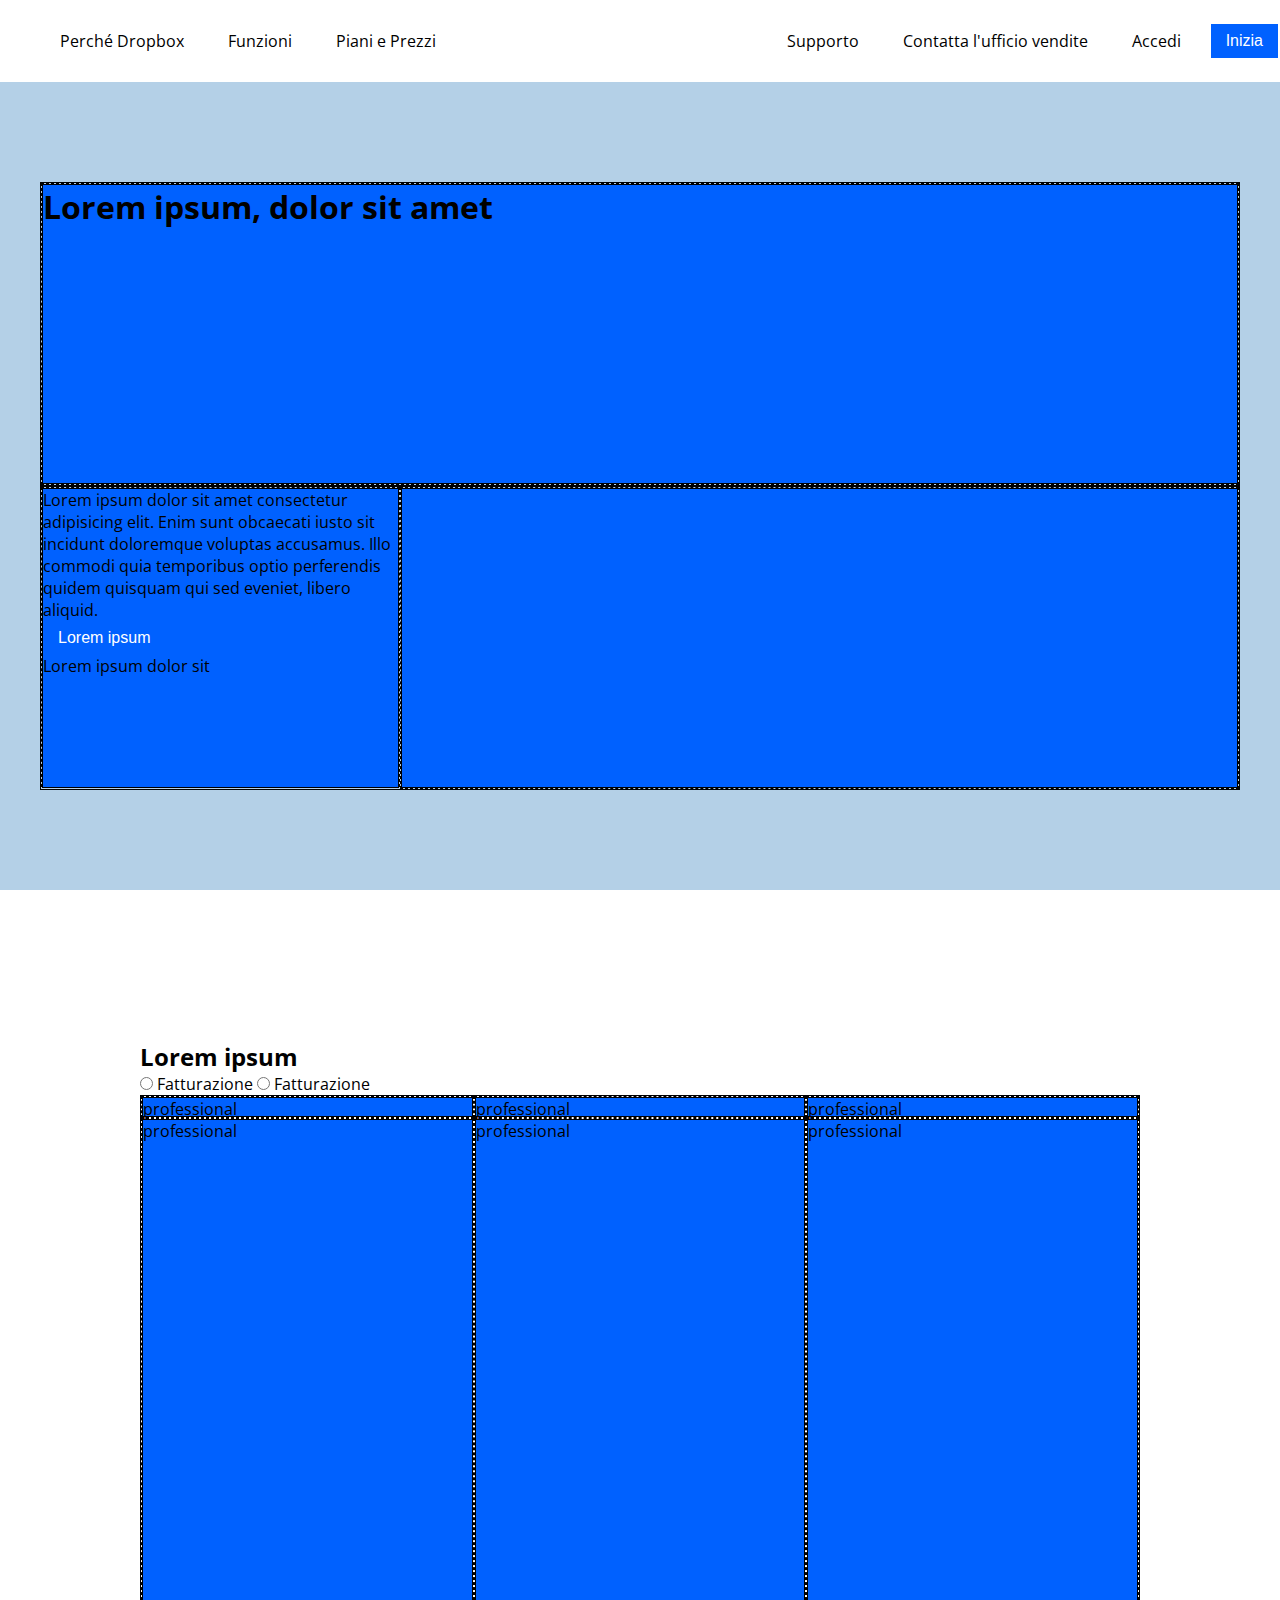
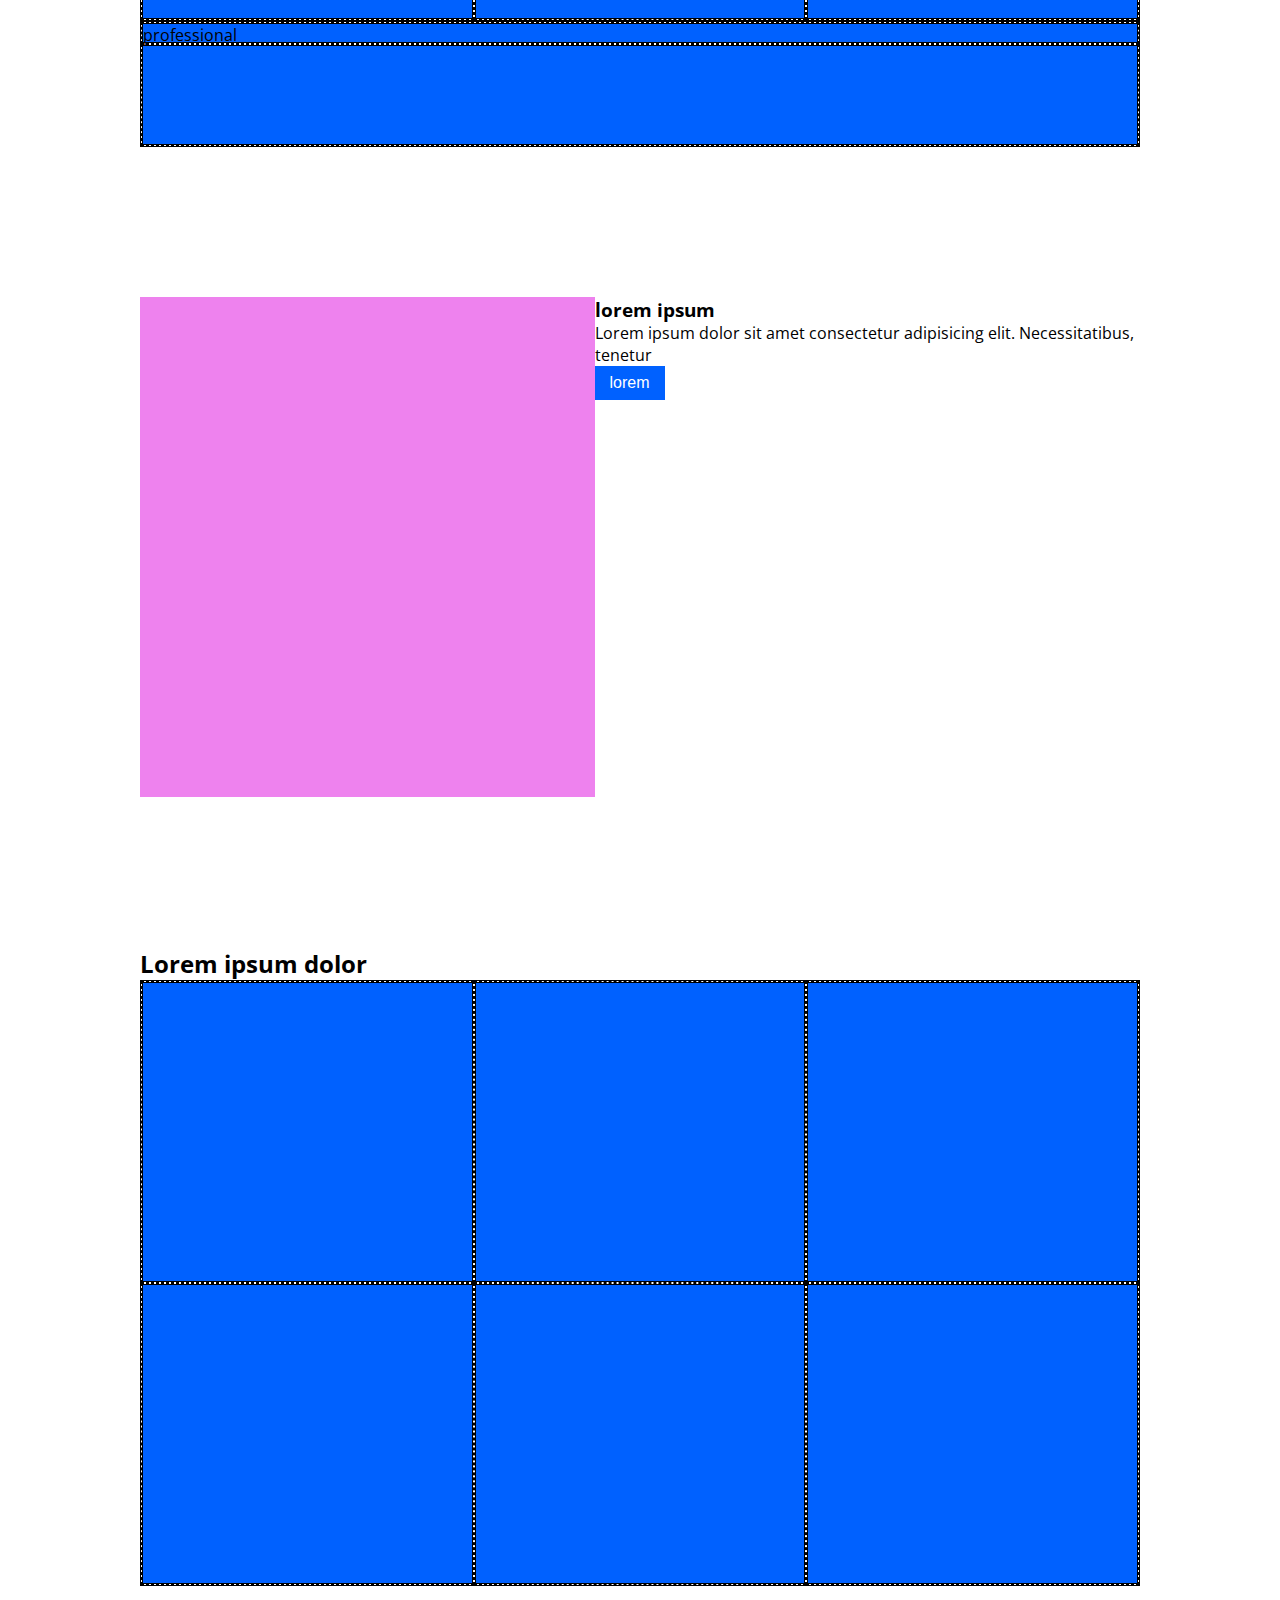
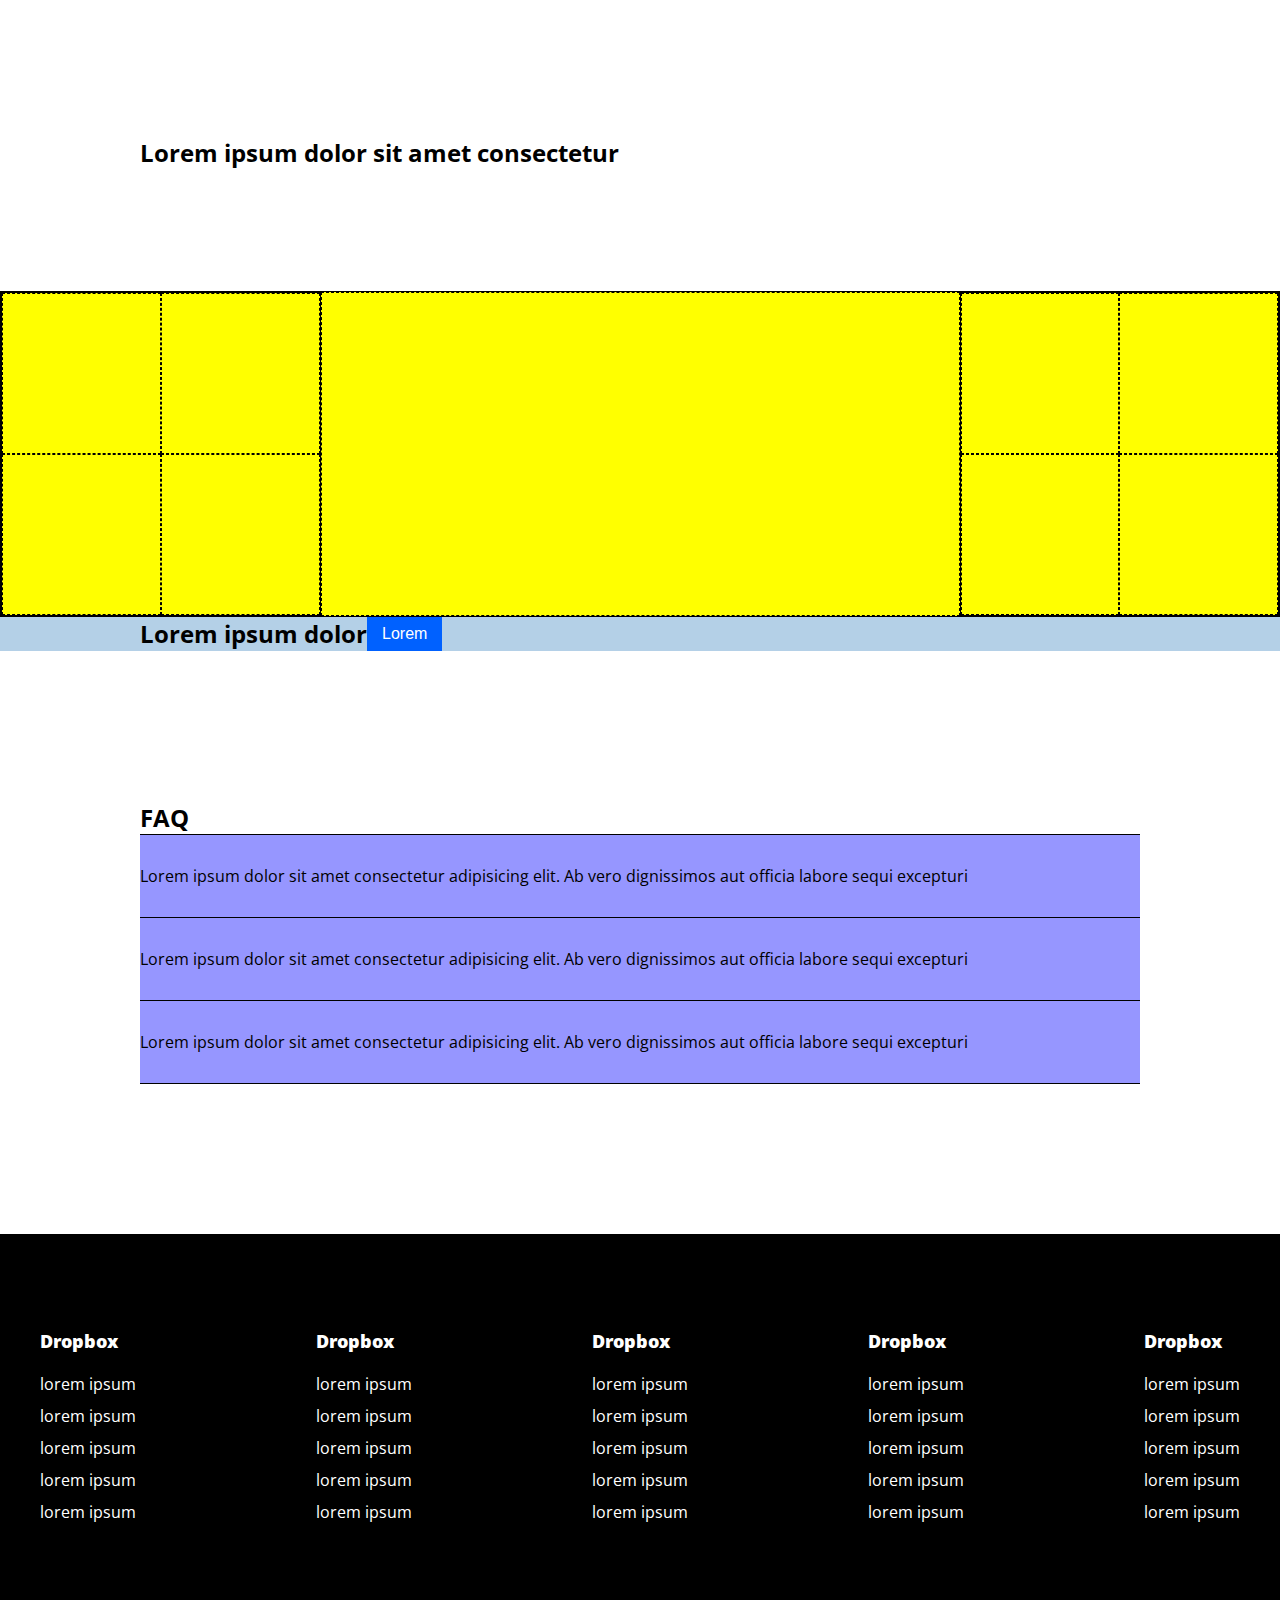
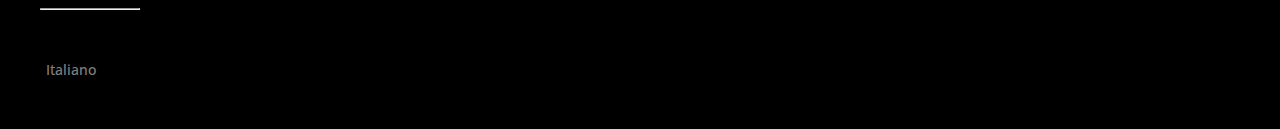
==== index.html @ cd03b6fc "[UPD] Footer layout added" ====
<!DOCTYPE html>
<html lang="en">

<head>
    <meta charset="UTF-8">
    <meta name="viewport" content="width=device-width, initial-scale=1.0">
    <link rel="preconnect" href="https://fonts.googleapis.com">
    <link rel="preconnect" href="https://fonts.gstatic.com" crossorigin>
    <link href="https://fonts.googleapis.com/css2?family=Open+Sans:ital,wght@0,300..800;1,300..800&display=swap"
        rel="stylesheet">
    <link rel="stylesheet" href="https://cdnjs.cloudflare.com/ajax/libs/font-awesome/6.5.2/css/all.min.css"
        integrity="sha512-SnH5WK+bZxgPHs44uWIX+LLJAJ9/2PkPKZ5QiAj6Ta86w+fsb2TkcmfRyVX3pBnMFcV7oQPJkl9QevSCWr3W6A=="
        crossorigin="anonymous" referrerpolicy="no-referrer" />
    <link rel="stylesheet" href="./css/style.css">
    <title>Dropbox</title>
</head>

<body>
    <!-- HEADER -->
    <header class="flex p-25 pr-2">
        <div class="header-col flex align-center">
            <img src="./img/logo-small.png" alt="" id="logo">
            <ul class="inline-block p-ul">
                <li>Perché Dropbox</li>
                <li>Funzioni</li>
                <li>Piani e Prezzi</li>
            </ul>
        </div>
        <div class="header-col flex justify-end align-center">
            <ul class="inline-block p-ul">
                <li>Supporto</li>
                <li>Contatta l'ufficio vendite</li>
                <li>Accedi</li>
            </ul>
            <button>Inizia</button>
        </div>
    </header>

    <!-- MAIN -->
    <main>
        <!-- Hero container -->
        <div class="bg-pastelblue py-100">
            <div class="container-lg">
                <div class="row">
                    <div class="col-100">
                        <div class="content-hero">
                            <h1>Lorem ipsum, dolor sit amet</h1>
                        </div>
                    </div>
                </div>
                <div class="row">
                    <div class="col-30">
                        <div class="content-hero">
                            <p>Lorem ipsum dolor sit amet consectetur adipisicing elit. Enim sunt obcaecati iusto sit
                                incidunt doloremque voluptas accusamus. Illo commodi quia temporibus optio perferendis
                                quidem quisquam qui sed eveniet, libero aliquid.</p>
                            <button>Lorem ipsum</button>
                            <p>Lorem ipsum dolor sit</p>
                            <i class="fa-solid fa-arrow-down"></i>
                        </div>
                    </div>
                    <div class="col-70">
                        <!-- Change div to img -->
                        <div class="content-hero"></div>
                    </div>
                </div>
            </div>
        </div>

        <!-- Business plane container -->
        <div class="container-sm py-150">
            <div class="plane-title">
                <h2>Lorem ipsum</h2>
                <input type="radio">
                <label for="#">Fatturazione</label>
                <input type="radio">
                <label for="#">Fatturazione</label>
            </div>
            <div class="row">
                <div class="col-33">
                    <div class="content-plane-title">
                        <div>professional</div>
                    </div>
                </div>
                <div class="col-33">
                    <div class="content-plane-title">
                        <div>professional</div>
                    </div>
                </div>
                <div class="col-33">
                    <div class="content-plane-title">
                        <div>professional</div>
                    </div>
                </div>
                <div class="col-33">
                    <div class="content">
                        <div>professional</div>
                    </div>
                </div>
                <div class="col-33">
                    <div class="content">
                        <div>professional</div>
                    </div>
                </div>
                <div class="col-33">
                    <div class="content">
                        <div>professional</div>
                    </div>
                </div>
            </div>
            <div class="row">
                <div class="col-100">
                    <div class="content-plane-title">
                        <div>professional</div>
                    </div>
                </div>
                <div class="col-100">
                    <div class="content-plane-info"></div>
                </div>
            </div>
        </div>

        <!-- "Find a partner" container -->
        <div class="container-sm flex">
            <!-- change div to the image -->
            <div class="placeholder"></div>
            <div class="partner-box">
                <h3>lorem ipsum</h3>
                <p>Lorem ipsum dolor sit amet consectetur adipisicing elit. Necessitatibus, tenetur</p>
                <button>lorem</button>
            </div>
        </div>

        <!-- Dropbox operations' container -->
        <div class="container-sm py-150">
            <h2>Lorem ipsum dolor</h2>
            <div class="row">
                <div class="col-33">
                    <div class="content-operations"></div>
                </div>
                <div class="col-33">
                    <div class="content-operations"></div>
                </div>
                <div class="col-33">
                    <div class="content-operations"></div>
                </div>
                <div class="col-33">
                    <div class="content-operations"></div>
                </div>
                <div class="col-33">
                    <div class="content-operations"></div>
                </div>
                <div class="col-33">
                    <div class="content-operations"></div>
                </div>
            </div>
        </div>

        <div class="container-sm">
            <h2>Lorem ipsum dolor sit amet consectetur</h2>
            <a href="#">Lorem ipsum</a>
        </div>

        <!-- Collab full container -->
        <div class="container-full pt-100">
            <div class="row">
                <div class="col-25">
                    <div class="row">
                        <div class="col-50 pt-half"></div>
                        <div class="col-50"></div>
                        <div class="col-50 pt-half"></div>
                        <div class="col-50"></div>
                    </div>
                </div>
                <div class="col-50"></div>
                <div class="col-25">
                    <div class="row">
                        <div class="col-50 pt-half"></div>
                        <div class="col-50"></div>
                        <div class="col-50 pt-half"></div>
                        <div class="col-50"></div>
                </div>
                </div>
            </div>
        </div>

        <!-- Free trial container -->
        <div class="bg-pastelblue">
            <div class="container-sm flex">
                <h2>Lorem ipsum dolor</h2>
                <button>Lorem</button>
            </div>
        </div>

        <!-- FAQ container -->
        <div class="container-sm py-150">
            <h2>FAQ</h2>
            <div class="faq-box">
                <div class="faq py-30 flex space-between">Lorem ipsum dolor sit amet consectetur adipisicing elit. Ab vero dignissimos aut officia labore sequi excepturi
                    <i class="fa-solid fa-angle-down"></i>
                </div>
                <div class="faq py-30 flex space-between">Lorem ipsum dolor sit amet consectetur adipisicing elit. Ab vero dignissimos aut officia labore sequi excepturi
                    <i class="fa-solid fa-angle-down"></i>
                </div>
                <div class="faq py-30 flex space-between">Lorem ipsum dolor sit amet consectetur adipisicing elit. Ab vero dignissimos aut officia labore sequi excepturi
                    <i class="fa-solid fa-angle-down"></i>
                </div>
            </div>
        </div>
    </main>

    <!-- FOOTER -->
    <footer>
        <div class="container-lg">
            <div class="list-box py-80 flex space-between">
                <ul class="footer-list">
                    <li><a href="#">Dropbox</a></li>
                    <li><a href="#">lorem ipsum</a></li>
                    <li><a href="#">lorem ipsum</a></li>
                    <li><a href="#">lorem ipsum</a></li>
                    <li><a href="#">lorem ipsum</a></li>
                    <li><a href="#">lorem ipsum</a></li>
                </ul>
                <ul class="footer-list">
                    <li><a href="#">Dropbox</a></li>
                    <li><a href="#">lorem ipsum</a></li>
                    <li><a href="#">lorem ipsum</a></li>
                    <li><a href="#">lorem ipsum</a></li>
                    <li><a href="#">lorem ipsum</a></li>
                    <li><a href="#">lorem ipsum</a></li>
                </ul>
                <ul class="footer-list">
                    <li><a href="#">Dropbox</a></li>
                    <li><a href="#">lorem ipsum</a></li>
                    <li><a href="#">lorem ipsum</a></li>
                    <li><a href="#">lorem ipsum</a></li>
                    <li><a href="#">lorem ipsum</a></li>
                    <li><a href="#">lorem ipsum</a></li>
                </ul>
                <ul class="footer-list">
                    <li><a href="#">Dropbox</a></li>
                    <li><a href="#">lorem ipsum</a></li>
                    <li><a href="#">lorem ipsum</a></li>
                    <li><a href="#">lorem ipsum</a></li>
                    <li><a href="#">lorem ipsum</a></li>
                    <li><a href="#">lorem ipsum</a></li>
                </ul>
                <ul class="footer-list">
                    <li><a href="#">Dropbox</a></li>
                    <li><a href="#">lorem ipsum</a></li>
                    <li><a href="#">lorem ipsum</a></li>
                    <li><a href="#">lorem ipsum</a></li>
                    <li><a href="#">lorem ipsum</a></li>
                    <li><a href="#">lorem ipsum</a></li>
                </ul>
            </div>
            <hr>
            <div class="lang flex align-center">
                <i class="fa-solid fa-earth-americas"></i>
                <h5>Italiano</h5>
                <i class="fa-solid fa-caret-up"></i>
            </div>
        </div>
    </footer>

</body>

</html>
---- css/style.css ----
/* GENERAL SETTINGS */
* {
    margin: 0;
    padding: 0;
    box-sizing: border-box;
}

:root {
    --dropbox-blue: #0061FF;
    --pastel-blue: #B4D0E7;
}

body {
    font-family: "Open Sans", sans-serif;
}

/* colored block: to take out later */
header {
    background-color: #fff;
    max-width: 100%;
}

footer {
    background-color: #000;
    color: #fff;
}

/* Display */
.flex {
    display: flex;
}

.align-center {
    align-items: center;
}

.justify-end {
    justify-content: flex-end;
}

.space-between {
    justify-content: space-between;
}

.inline-block li {
    display: inline-block;
}

.row {
    display: flex;
    flex-wrap: wrap;
    /* to take out later */
    border: 1px black solid;
}

/* LAYOUT */
.container-lg {
    width: 1200px;
    margin: 0 auto;
}

.container-sm {
    width: 1000px;
    margin: 0 auto;
}

.container-full {
    width: 100%;
    margin: 0 auto;
}

.col-25 {
    width: 25%;
}

.col-30 {
    width: 30%;
    /* to take out later */
    height: 300px;
    border: 1px dashed black;
}

.col-33 {
    width: calc(100% / 3);
    /* to take out later */
    border: 1px dashed black;
}

.col-50 {
    width: 50%;
    /* to take out later */
    border: 1px dashed black;
    background-color: yellow;
}

.col-70 {
    width: 70%;
    /* to take out later */
    border: 1px dashed black;
}

.col-100 {
    width: 100%;
    /* to take out later */
    border: 1px dashed black;
}

/* UTILITIES */
.p-ul {
    padding: 10px 10px 10px 20px;
}

.p-25 {
    padding: 20px;
}

.py-30 {
    padding: 30px 0;
}

.py-80 {
    padding: 80px 0;
}

.py-100 {
    padding: 100px 0;
}

.py-150 {
    padding: 150px 0;
}

.pt-half {
    padding-top: 50%;
}

.pt-100 {
    padding-top: 100px;
}

.pr-2 {
    padding-right: 2px;
}

/* STYLES */
/* Bg area */
.bg-pastelblue {
    background-color: var(--pastel-blue);
}

/* Other styles */
.header-col {
    width: 50%;
}

header li {
    list-style-type: none;
    margin: 0 20px;
}

button {
    background-color: var(--dropbox-blue);
    border: none;
    padding: 8px 15px;
    font-size: 16px;
    color: #fff;
}

.content-hero {
    /* to take out later */
    border: 1px solid black;
    background-color: #0061FF;
    height: 300px;
}

.content {
    /* to take out later */
    border: 1px solid black;
    background-color: #0061FF;
    height: 500px;
}

.content-plane-title {
    /* to take out later */
    border: 1px solid black;
    background-color: #0061FF;
    height: 20px;
}

.content-plane-info {
    /* to take out later */
    border: 1px solid black;
    background-color: #0061FF;
    height: 100px;
}

.content-operations {
    /* to take out later */
    border: 1px solid black;
    background-color: #0061FF;
    height: 300px;
}

/* to take out after */
.placeholder {
    width: 500px;
    height: 500px;
    background-color: violet;
}

.faq {
    background-color: rgba(0, 0, 255, 0.413);
    border-top: 1px solid black;
}

.faq-box:last-child {
    border-bottom: 1px solid black;
}

.faq-box i {
    padding-right: 30px;
}

.footer-list {
    list-style-type: none;
}

.footer-list>li {
    padding: 5px 0;
}

.footer-list>li:first-child {
    font-weight: 900;
    font-size: 18px;
    padding: 15px 0;
}

a {
    text-decoration: none;
    color: #fff;
}

.lang {
    padding: 50px 0
}

.lang>* {
    padding-right: 6px;
    font-size: 14px;
    color: gray;
}

h5 {
    font-weight: 500;
}

.container-lg>hr {
    width: 100px;
}
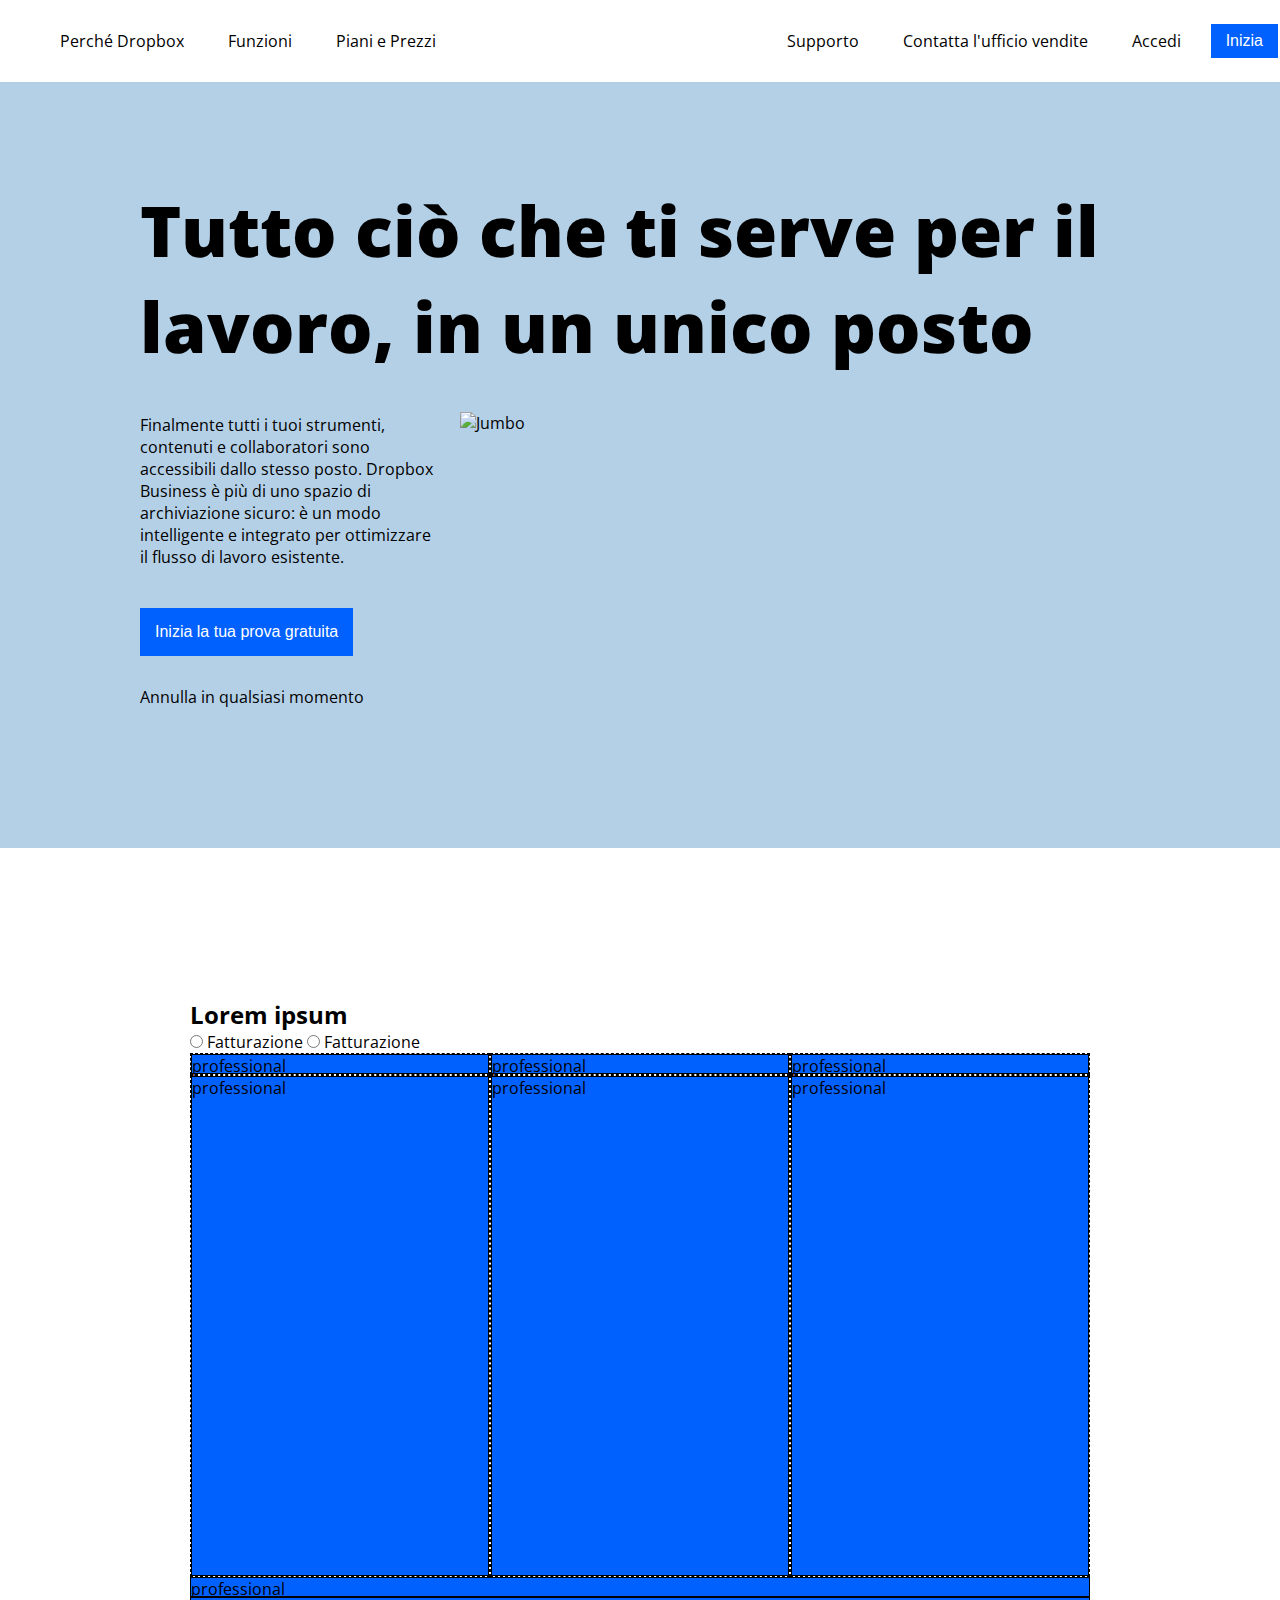
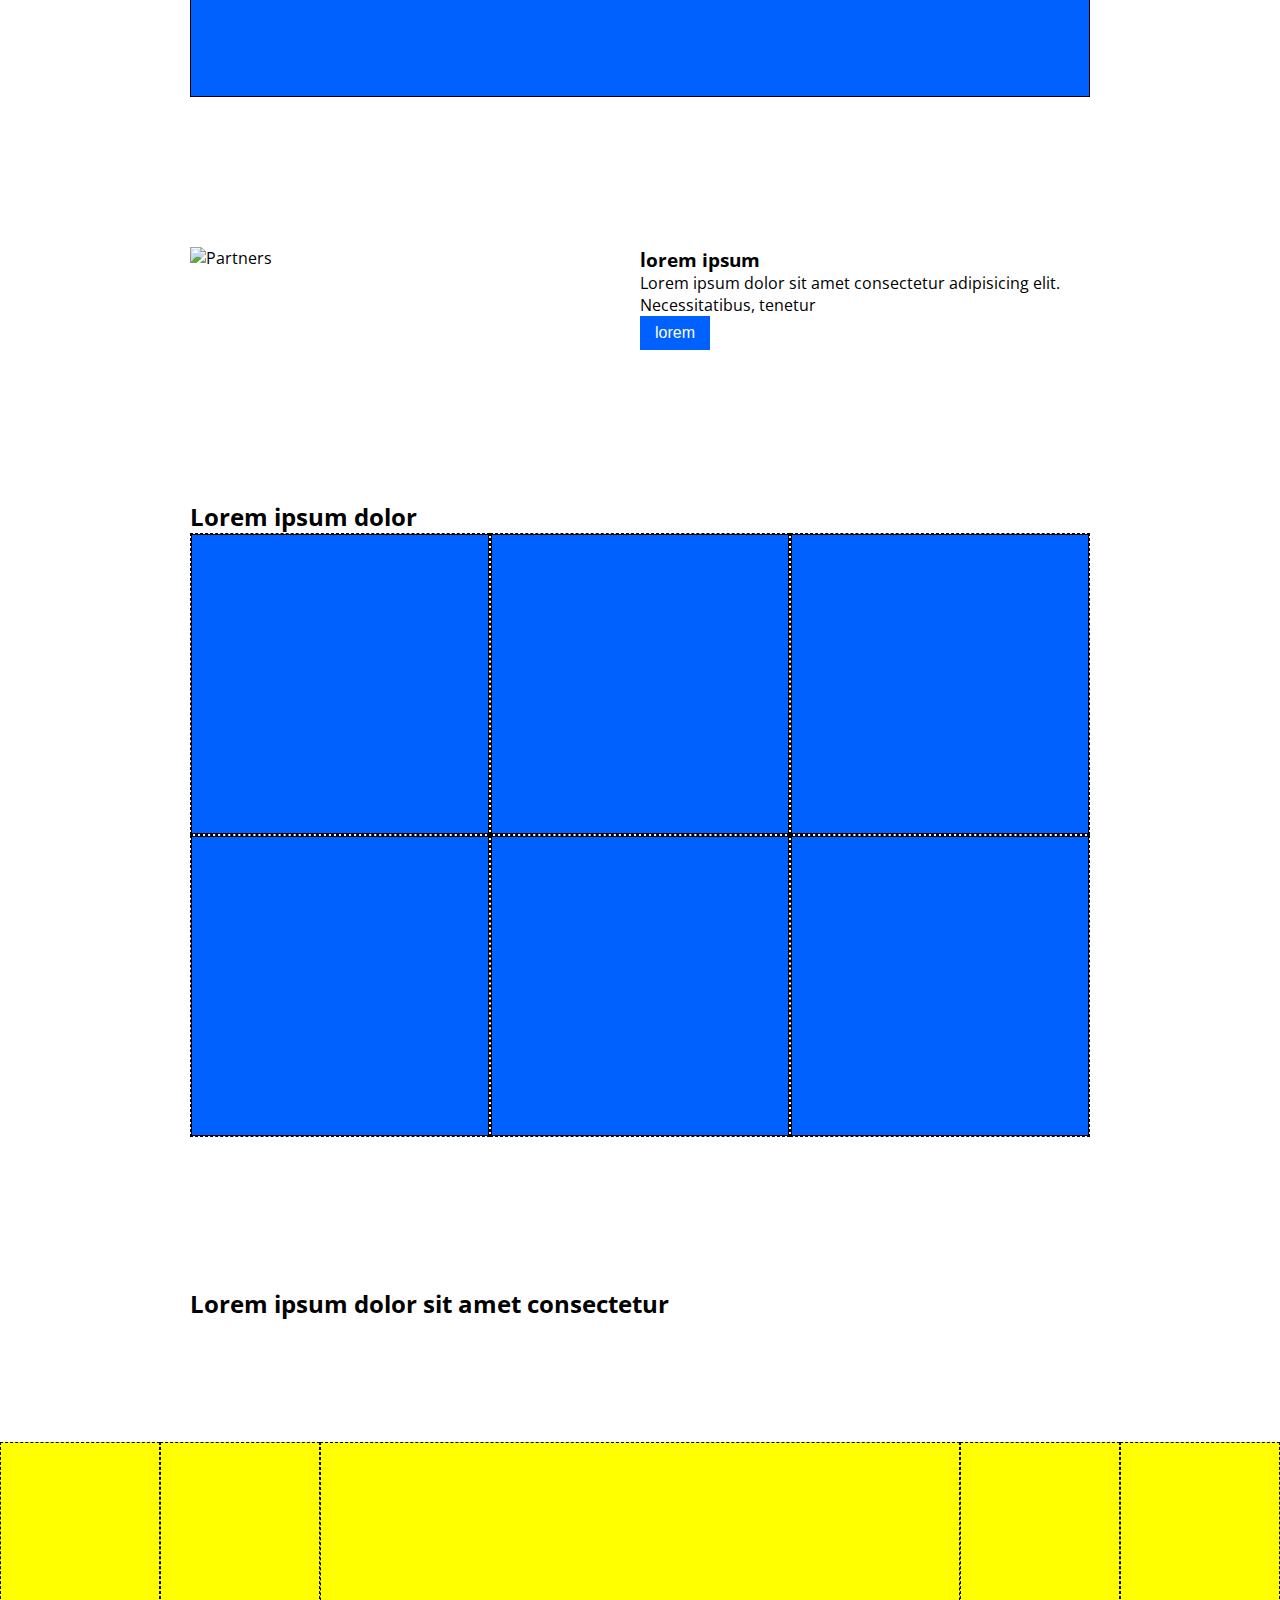
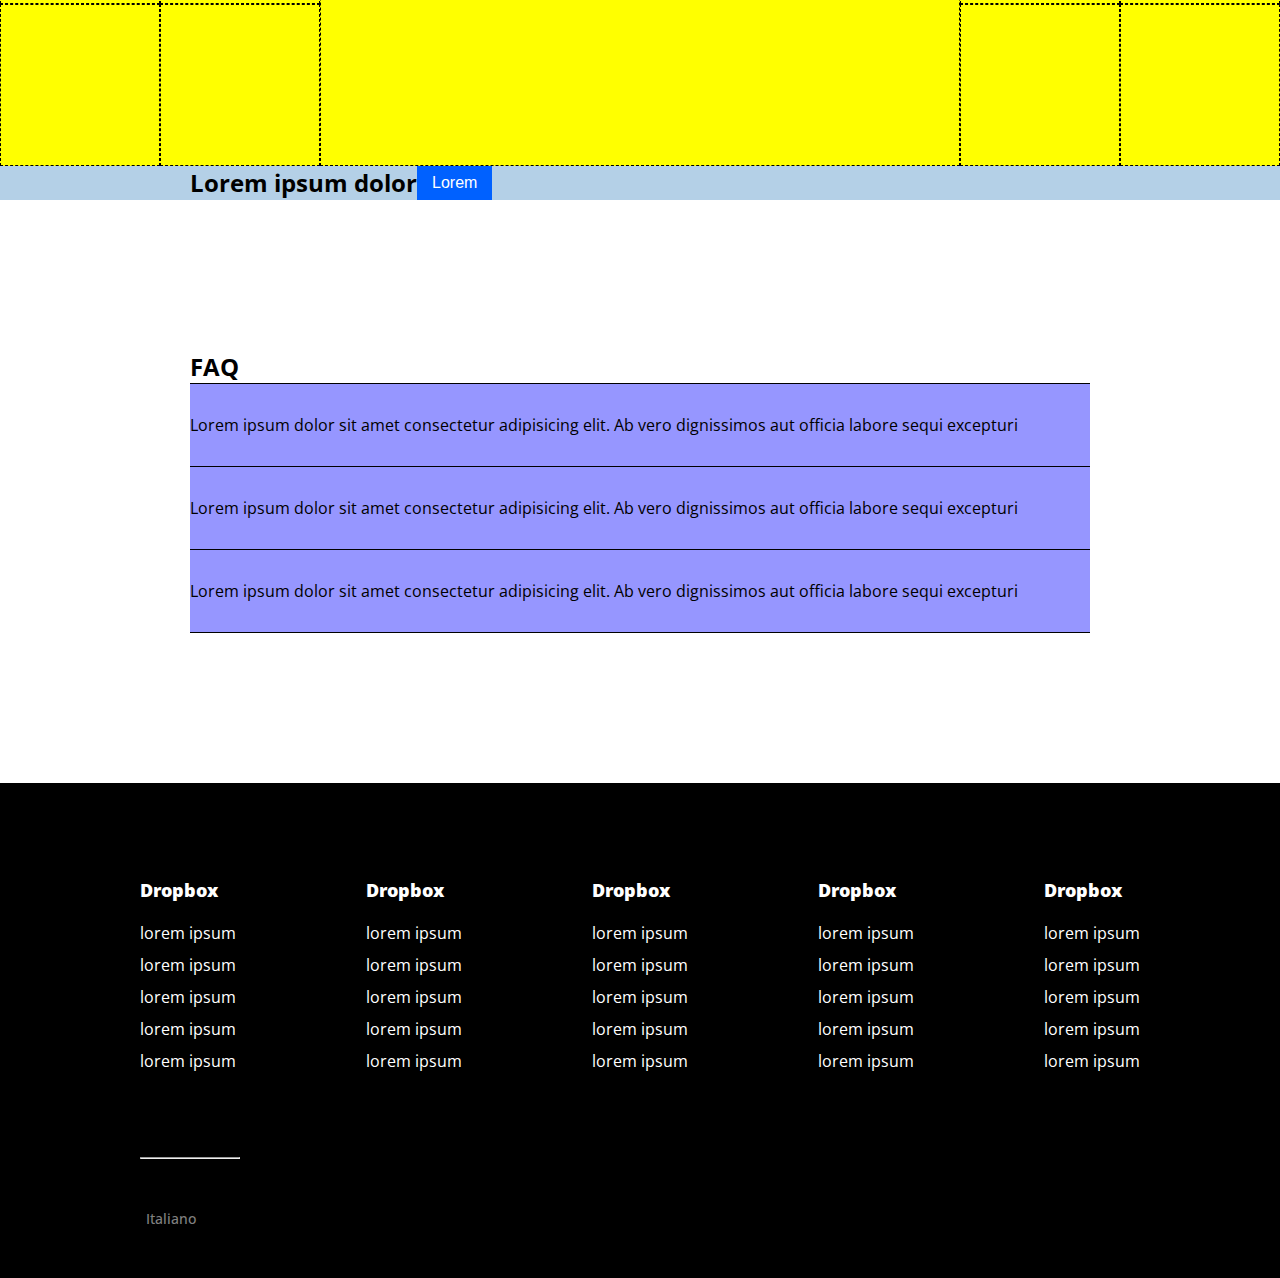
==== commit a4b12548: "[UPD] Jumbo section's style applied" ====
--- a/index.html
+++ b/index.html
@@ -40,28 +40,25 @@
     <main>
         <!-- Hero container -->
         <div class="bg-pastelblue py-100">
-            <div class="container-lg">
+            <div class="container-lg relative">
                 <div class="row">
                     <div class="col-100">
                         <div class="content-hero">
-                            <h1>Lorem ipsum, dolor sit amet</h1>
+                            <h1>Tutto ciò che ti serve per il lavoro, in un unico posto</h1>
                         </div>
                     </div>
                 </div>
                 <div class="row">
                     <div class="col-30">
-                        <div class="content-hero">
-                            <p>Lorem ipsum dolor sit amet consectetur adipisicing elit. Enim sunt obcaecati iusto sit
-                                incidunt doloremque voluptas accusamus. Illo commodi quia temporibus optio perferendis
-                                quidem quisquam qui sed eveniet, libero aliquid.</p>
-                            <button>Lorem ipsum</button>
-                            <p>Lorem ipsum dolor sit</p>
-                            <i class="fa-solid fa-arrow-down"></i>
+                        <div class="content-hero my-40">
+                            <p>Finalmente tutti i tuoi strumenti, contenuti e collaboratori sono accessibili dallo stesso posto. Dropbox Business è più di uno spazio di archiviazione sicuro: è un modo intelligente e integrato per ottimizzare il flusso di lavoro esistente.</p>
+                            <button class="mt-40 mb-30 p-15">Inizia la tua prova gratuita</button>
+                            <p>Annulla in qualsiasi momento</p>
+                            <i class="fa-solid fa-arrow-down absolute"></i>
                         </div>
                     </div>
                     <div class="col-70">
-                        <!-- Change div to img -->
-                        <div class="content-hero"></div>
+                        <img class="jumbo-img absolute" src="./img/jumbo.png" alt="Jumbo">
                     </div>
                 </div>
             </div>
@@ -122,8 +119,7 @@
 
         <!-- "Find a partner" container -->
         <div class="container-sm flex">
-            <!-- change div to the image -->
-            <div class="placeholder"></div>
+            <img class="partners" src="./img/partner.png" alt="Partners">
             <div class="partner-box">
                 <h3>lorem ipsum</h3>
                 <p>Lorem ipsum dolor sit amet consectetur adipisicing elit. Necessitatibus, tenetur</p>
--- a/css/style.css
+++ b/css/style.css
@@ -14,7 +14,6 @@
     font-family: "Open Sans", sans-serif;
 }
 
-/* colored block: to take out later */
 header {
     background-color: #fff;
     max-width: 100%;
@@ -49,18 +48,23 @@
 .row {
     display: flex;
     flex-wrap: wrap;
-    /* to take out later */
-    border: 1px black solid;
-}
-
+}
+
+.relative {
+    position: relative;
+}
+
+.absolute {
+    position: absolute;
+}
 /* LAYOUT */
 .container-lg {
-    width: 1200px;
+    width: 1000px;
     margin: 0 auto;
 }
 
 .container-sm {
-    width: 1000px;
+    width: 900px;
     margin: 0 auto;
 }
 
@@ -73,17 +77,14 @@
     width: 25%;
 }
 
+.col-33 {
+    width: calc(100% / 3);
+    /* to take out later */
+    border: 1px dashed black;
+}
+
 .col-30 {
     width: 30%;
-    /* to take out later */
-    height: 300px;
-    border: 1px dashed black;
-}
-
-.col-33 {
-    width: calc(100% / 3);
-    /* to take out later */
-    border: 1px dashed black;
 }
 
 .col-50 {
@@ -95,19 +96,31 @@
 
 .col-70 {
     width: 70%;
-    /* to take out later */
-    border: 1px dashed black;
 }
 
 .col-100 {
     width: 100%;
-    /* to take out later */
-    border: 1px dashed black;
 }
 
 /* UTILITIES */
+.my-40 {
+    margin: 40px 0;
+}
+
+.mt-40 {
+    margin-top: 40px;
+}
+
+.mb-30 {
+    margin-bottom: 30px;
+}
+
 .p-ul {
     padding: 10px 10px 10px 20px;
+}
+
+.p-15 {
+    padding: 15px;
 }
 
 .p-25 {
@@ -166,46 +179,53 @@
     color: #fff;
 }
 
-.content-hero {
+h1 {
+    font-size: 70px;
+    font-weight: 900;
+}
+
+.jumbo-img {
+    width: 950px;
+    top: 230px;
+    left: 320px
+}
+
+.content-hero>i {
+    font-size: 50px;
+    top: 600px;
+    right: 965px;
+}
+
+.content {
+    /* to take out later */
+    border: 1px solid black;
+    background-color: #0061FF;
+    height: 500px;
+}
+
+.content-plane-title {
+    /* to take out later */
+    border: 1px solid black;
+    background-color: #0061FF;
+    height: 20px;
+}
+
+.content-plane-info {
+    /* to take out later */
+    border: 1px solid black;
+    background-color: #0061FF;
+    height: 100px;
+}
+
+.content-operations {
     /* to take out later */
     border: 1px solid black;
     background-color: #0061FF;
     height: 300px;
 }
 
-.content {
-    /* to take out later */
-    border: 1px solid black;
-    background-color: #0061FF;
-    height: 500px;
-}
-
-.content-plane-title {
-    /* to take out later */
-    border: 1px solid black;
-    background-color: #0061FF;
-    height: 20px;
-}
-
-.content-plane-info {
-    /* to take out later */
-    border: 1px solid black;
-    background-color: #0061FF;
-    height: 100px;
-}
-
-.content-operations {
-    /* to take out later */
-    border: 1px solid black;
-    background-color: #0061FF;
-    height: 300px;
-}
-
-/* to take out after */
-.placeholder {
-    width: 500px;
-    height: 500px;
-    background-color: violet;
+.partners {
+    width: 600px;
 }
 
 .faq {
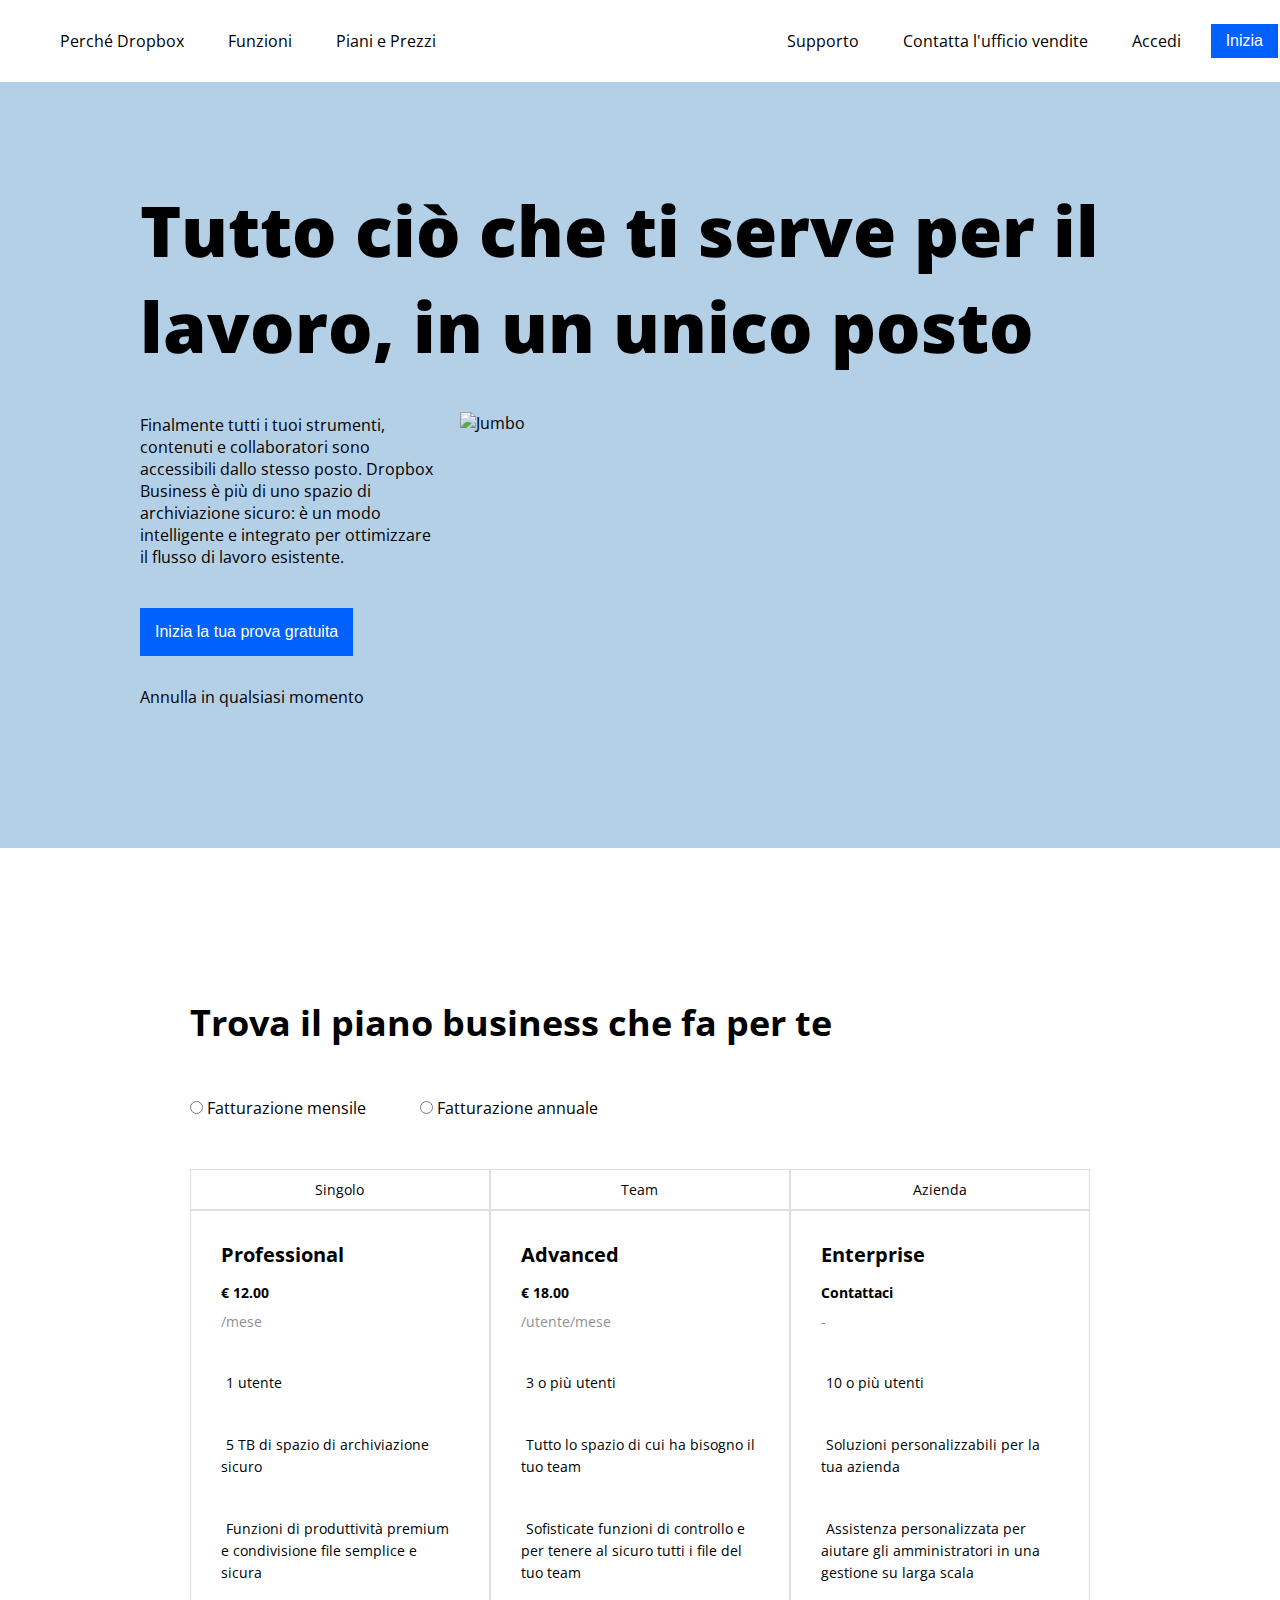
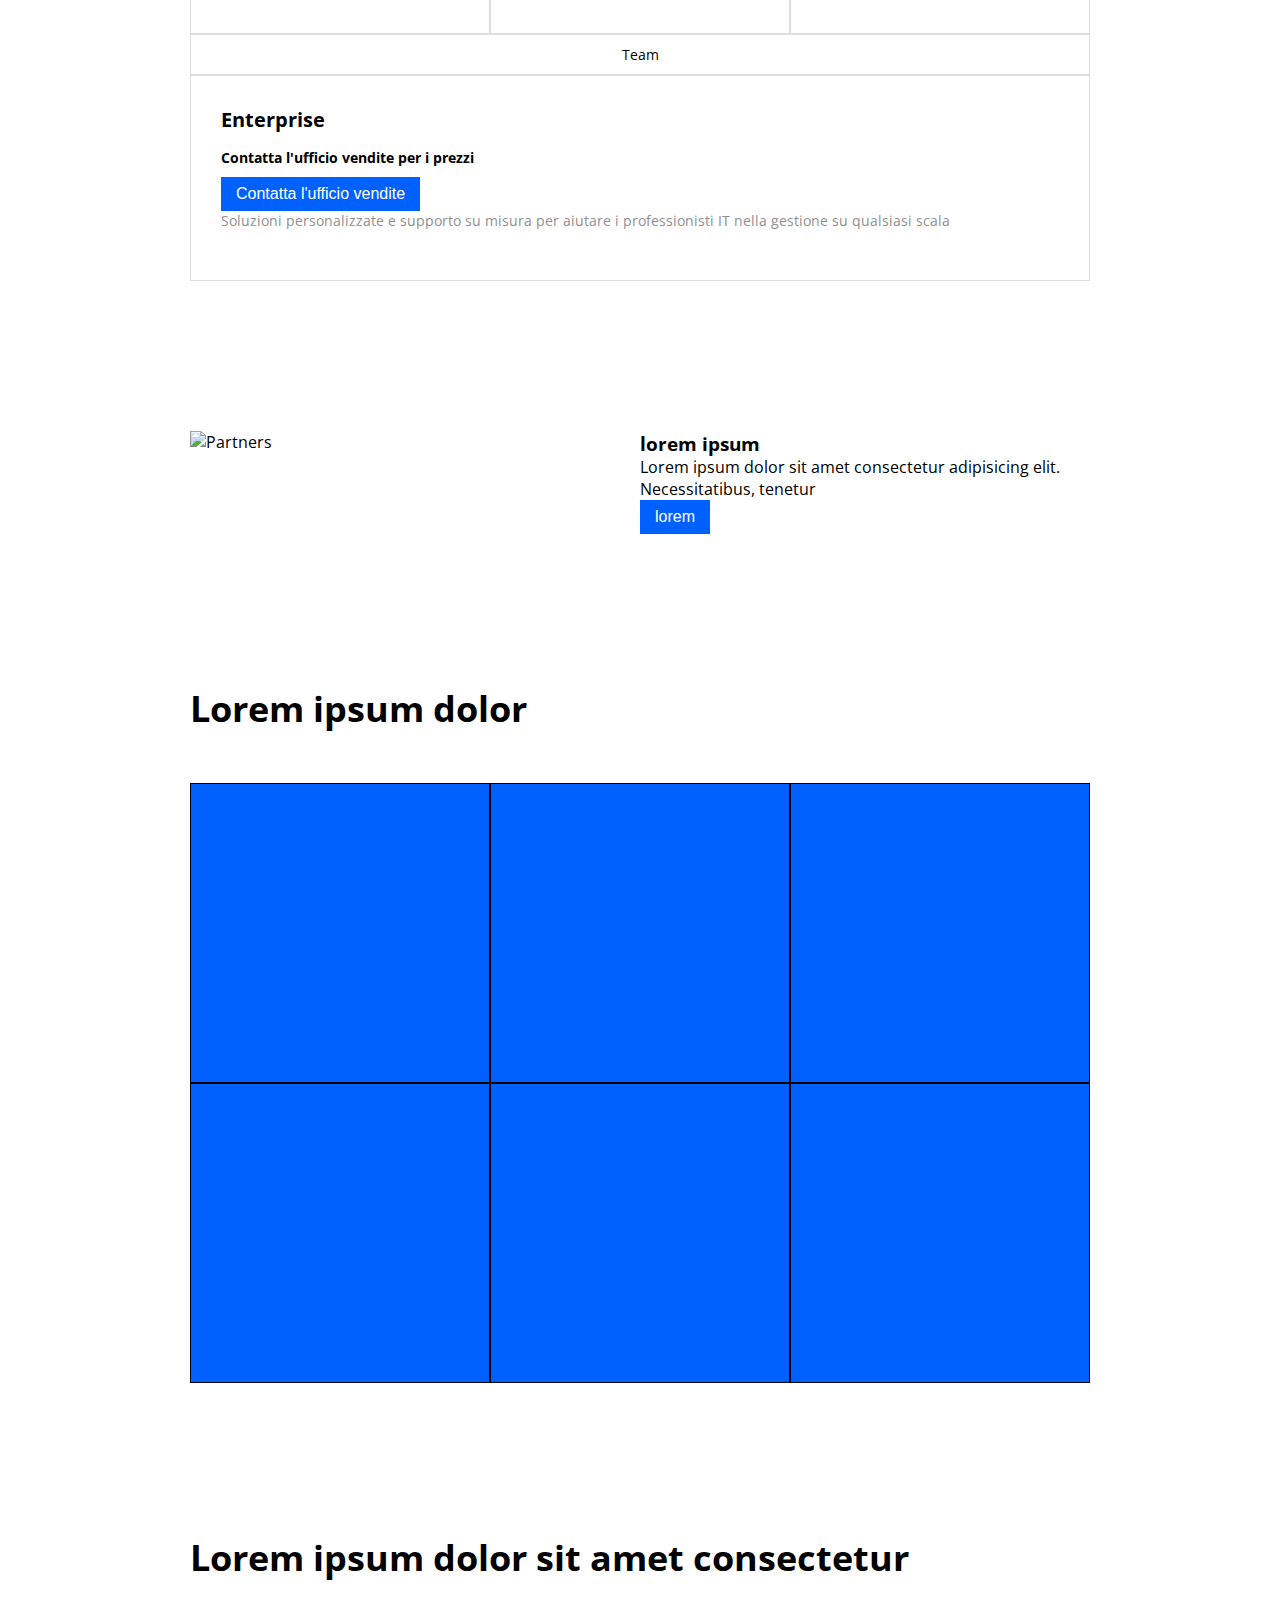
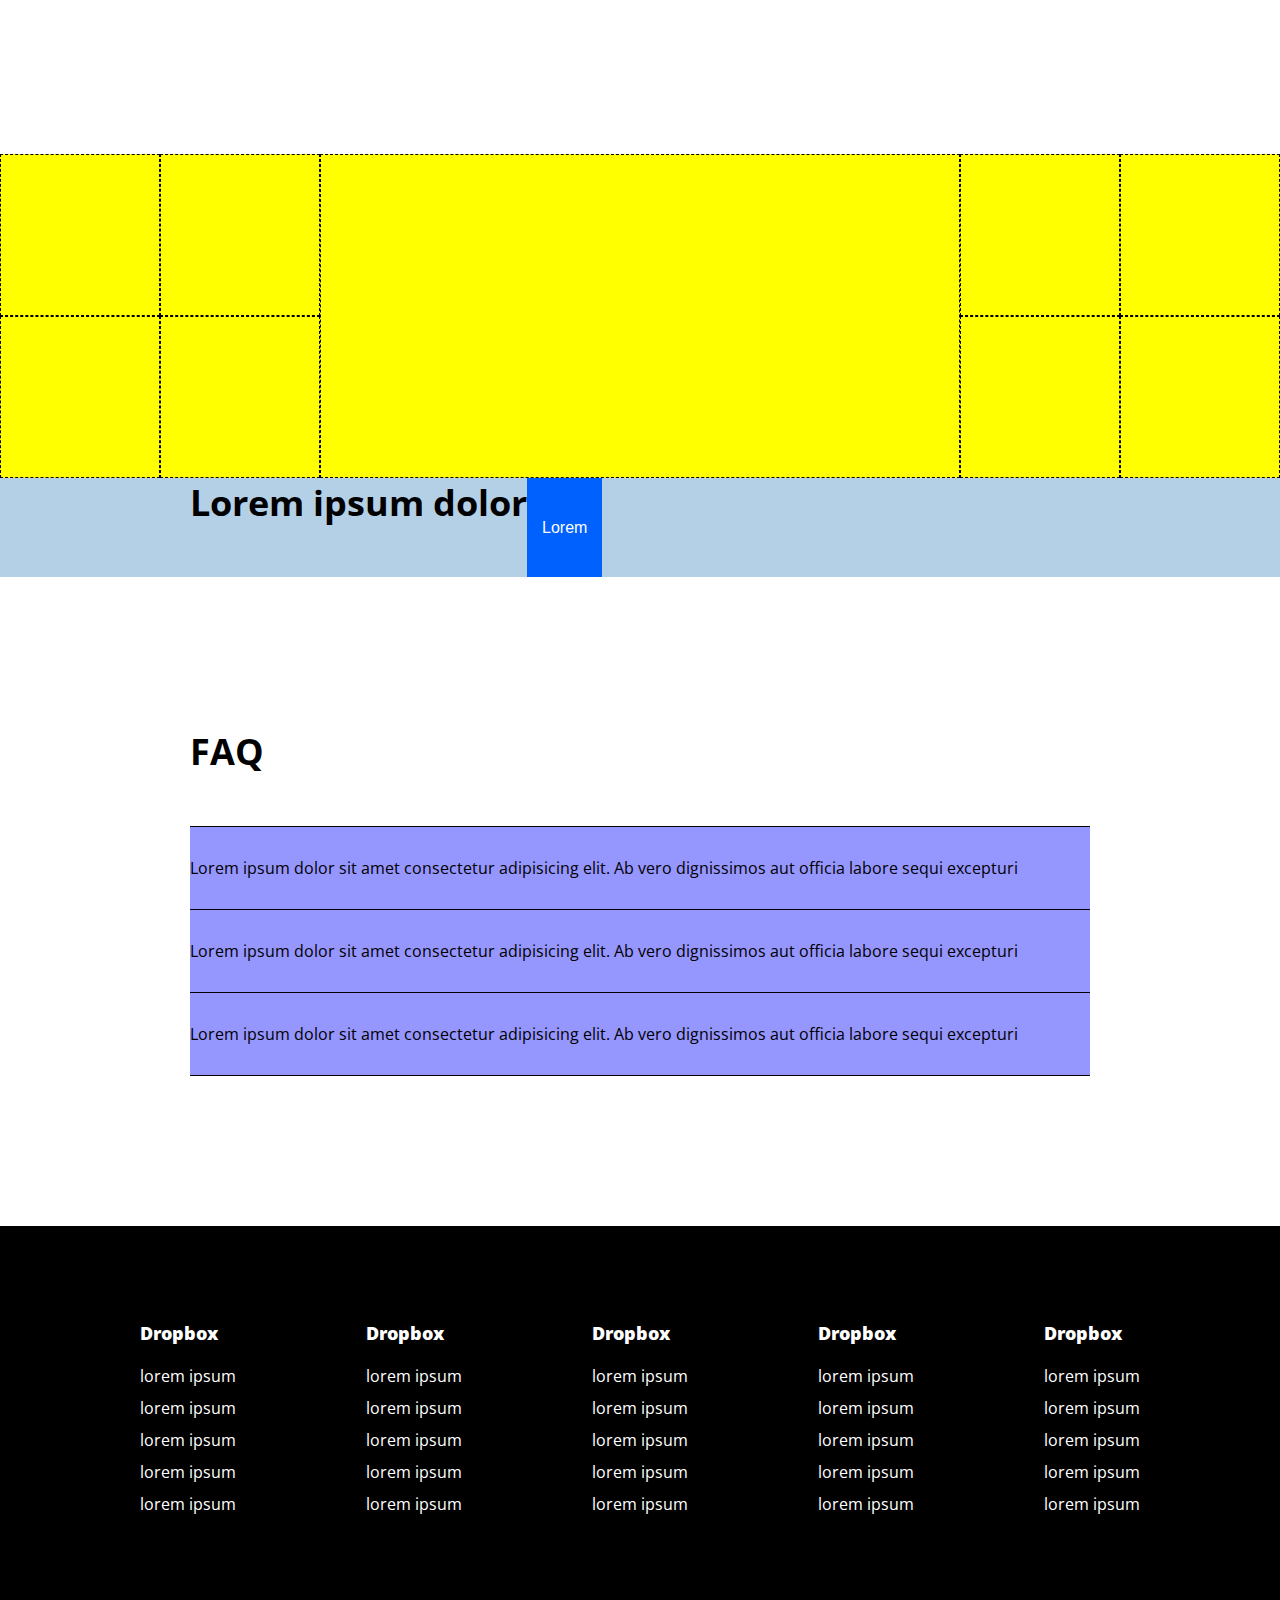
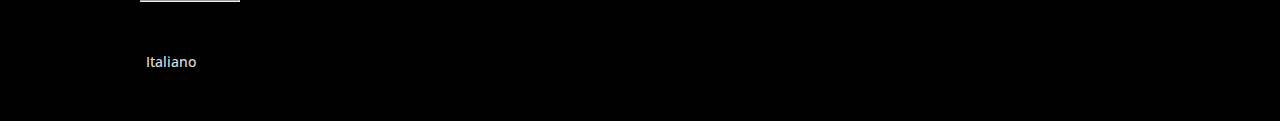
==== commit 0f645f74: "[UPD] First style work on business plane section" ====
--- a/index.html
+++ b/index.html
@@ -66,53 +66,80 @@
 
         <!-- Business plane container -->
         <div class="container-sm py-150">
-            <div class="plane-title">
-                <h2>Lorem ipsum</h2>
+            <div class="mb-50">
+                <h2>Trova il piano business che fa per te</h2>
                 <input type="radio">
-                <label for="#">Fatturazione</label>
+                <label class="pr-50" for="#">Fatturazione mensile</label>
                 <input type="radio">
-                <label for="#">Fatturazione</label>
-            </div>
-            <div class="row">
-                <div class="col-33">
-                    <div class="content-plane-title">
-                        <div>professional</div>
-                    </div>
-                </div>
-                <div class="col-33">
-                    <div class="content-plane-title">
-                        <div>professional</div>
-                    </div>
-                </div>
-                <div class="col-33">
-                    <div class="content-plane-title">
-                        <div>professional</div>
-                    </div>
-                </div>
-                <div class="col-33">
+                <label class="pr-50" for="#">Fatturazione annuale</label>
+            </div>
+            <div class="row">
+                <div class="col-33">
+                    <div class="content-plane-title flex justify-center align-center">
+                        <i class="fa-solid fa-user"></i>
+                        <div>Singolo</div>
+                    </div>
+                </div>
+                <div class="col-33">
+                    <div class="content-plane-title flex justify-center align-center">
+                        <i class="fa-solid fa-users"></i>
+                        <div>Team</div>
+                    </div>
+                </div>
+                <div class="col-33">
+                    <div class="content-plane-title flex justify-center align-center">
+                        <i class="fa-solid fa-building"></i>
+                        <div>Azienda</div>
+                    </div>
+                </div>
+                <div class="col-33">
+                    <div class="content flex flex-col">
+                        <h3>Professional</h3>
+                        <h5>&euro; 12.00</h5>
+                        <p>/mese</p>
+                        <!--  -->
+                        <div class="py-20"><i class="fa-solid fa-user"></i><span>1 utente</span></div>
+                        <div class="py-20"><i class="fa-solid fa-folder"></i><span>5 TB di spazio di archiviazione sicuro</span></div>
+                        <div class="py-20"><i class="fa-solid fa-share-nodes"></i><span>Funzioni di produttività premium e condivisione file semplice e sicura</span></div>
+                    </div>
+                </div>
+                <div class="col-33">
+                    <div class="content flex flex-col">
+                        <h3>Advanced</h3>
+                        <h5>&euro; 18.00</h5>
+                        <p>/utente/mese</p>
+                        <!--  -->
+                        <div class="py-20"><i class="fa-solid fa-users"></i><span>3 o più utenti</span></div>
+                        <div class="py-20"><i class="fa-solid fa-folder"></i><span>Tutto lo spazio di cui ha bisogno il tuo team</span></div>
+                        <div class="py-20"><i class="fa-solid fa-share-nodes"></i><span>Sofisticate funzioni di controllo e per tenere al sicuro tutti i file del tuo team</span></div>
+                    </div>
+                </div>
+                <div class="col-33">
+                    <div class="content flex flex-col">
+                        <h3>Enterprise</h3>
+                        <h5>Contattaci</h5>
+                        <p>-</p>
+                        <!--  -->
+                        <div class="py-20"><i class="fa-solid fa-user"></i><span>10 o più utenti</span></div>
+                        <div class="py-20"><i class="fa-solid fa-folder"></i><span>Soluzioni personalizzabili per la tua azienda</span></div>
+                        <div class="py-20"><i class="fa-solid fa-share-nodes"></i><span>Assistenza personalizzata per aiutare gli amministratori in una gestione su larga scala</span></div>
+                    </div>
+                </div>
+            </div>
+            <div class="row">
+                <div class="col-100">
+                    <div class="content-plane-title flex justify-center align-center">
+                        <i class="fa-solid fa-building"></i>
+                        <div>Team</div>
+                    </div>
+                </div>
+                <div class="col-100">
                     <div class="content">
-                        <div>professional</div>
-                    </div>
-                </div>
-                <div class="col-33">
-                    <div class="content">
-                        <div>professional</div>
-                    </div>
-                </div>
-                <div class="col-33">
-                    <div class="content">
-                        <div>professional</div>
-                    </div>
-                </div>
-            </div>
-            <div class="row">
-                <div class="col-100">
-                    <div class="content-plane-title">
-                        <div>professional</div>
-                    </div>
-                </div>
-                <div class="col-100">
-                    <div class="content-plane-info"></div>
+                        <h3>Enterprise</h3>                        
+                        <h5>Contatta l'ufficio vendite per i prezzi</h5>
+                        <button>Contatta l'ufficio vendite</button>
+                        <p>Soluzioni personalizzate e supporto su misura per aiutare i professionisti IT nella gestione su qualsiasi scala</p>
+                    </div>
                 </div>
             </div>
         </div>
--- a/css/style.css
+++ b/css/style.css
@@ -8,6 +8,8 @@
 :root {
     --dropbox-blue: #0061FF;
     --pastel-blue: #B4D0E7;
+    --table-borders: #dedede;
+    --gray: #909090;
 }
 
 body {
@@ -29,8 +31,16 @@
     display: flex;
 }
 
+.flex-col {
+    flex-direction: column;
+}
+
 .align-center {
     align-items: center;
+}
+
+.justify-center {
+    justify-content: center;
 }
 
 .justify-end {
@@ -79,8 +89,6 @@
 
 .col-33 {
     width: calc(100% / 3);
-    /* to take out later */
-    border: 1px dashed black;
 }
 
 .col-30 {
@@ -115,6 +123,10 @@
     margin-bottom: 30px;
 }
 
+.mb-50 {
+    margin-bottom: 50px;
+}
+
 .p-ul {
     padding: 10px 10px 10px 20px;
 }
@@ -127,6 +139,10 @@
     padding: 20px;
 }
 
+.py-20 {
+    padding: 20px 0;
+}
+
 .py-30 {
     padding: 30px 0;
 }
@@ -153,6 +169,10 @@
 
 .pr-2 {
     padding-right: 2px;
+}
+
+.pr-50 {
+    padding-right: 50px;
 }
 
 /* STYLES */
@@ -196,26 +216,52 @@
     right: 965px;
 }
 
+h2 {
+    font-size: 36px;
+    padding-bottom: 50px;
+}
+
+.content-plane-title, .content {
+    padding: 10px;
+    border: 1px solid var(--table-borders);
+}
+
+.content-plane-title>i, .content-plane-title>div {
+    padding-right: 8px;
+    font-size: 14px;
+}
+
 .content {
-    /* to take out later */
-    border: 1px solid black;
-    background-color: #0061FF;
-    height: 500px;
-}
-
-.content-plane-title {
-    /* to take out later */
-    border: 1px solid black;
-    background-color: #0061FF;
-    height: 20px;
-}
-
-.content-plane-info {
-    /* to take out later */
-    border: 1px solid black;
-    background-color: #0061FF;
-    height: 100px;
-}
+    padding: 30px;
+}
+
+.content h3 {
+    font-size: 20px;
+    margin-bottom: 15px;
+}
+
+.content h5 {
+    font-weight: 700;
+    font-size: 14px;
+    margin-bottom: 10px;
+}
+
+.content p {
+    color: var(--gray);
+    font-size: 14px;
+    margin-bottom: 20px;
+}
+
+.content i {
+    padding-right: 5px;
+}
+
+.content i, .content span {
+    font-size: 14px;
+}
+
+
+
 
 .content-operations {
     /* to take out later */
@@ -267,7 +313,7 @@
 .lang>* {
     padding-right: 6px;
     font-size: 14px;
-    color: gray;
+    color: var(--table-borders);
 }
 
 h5 {
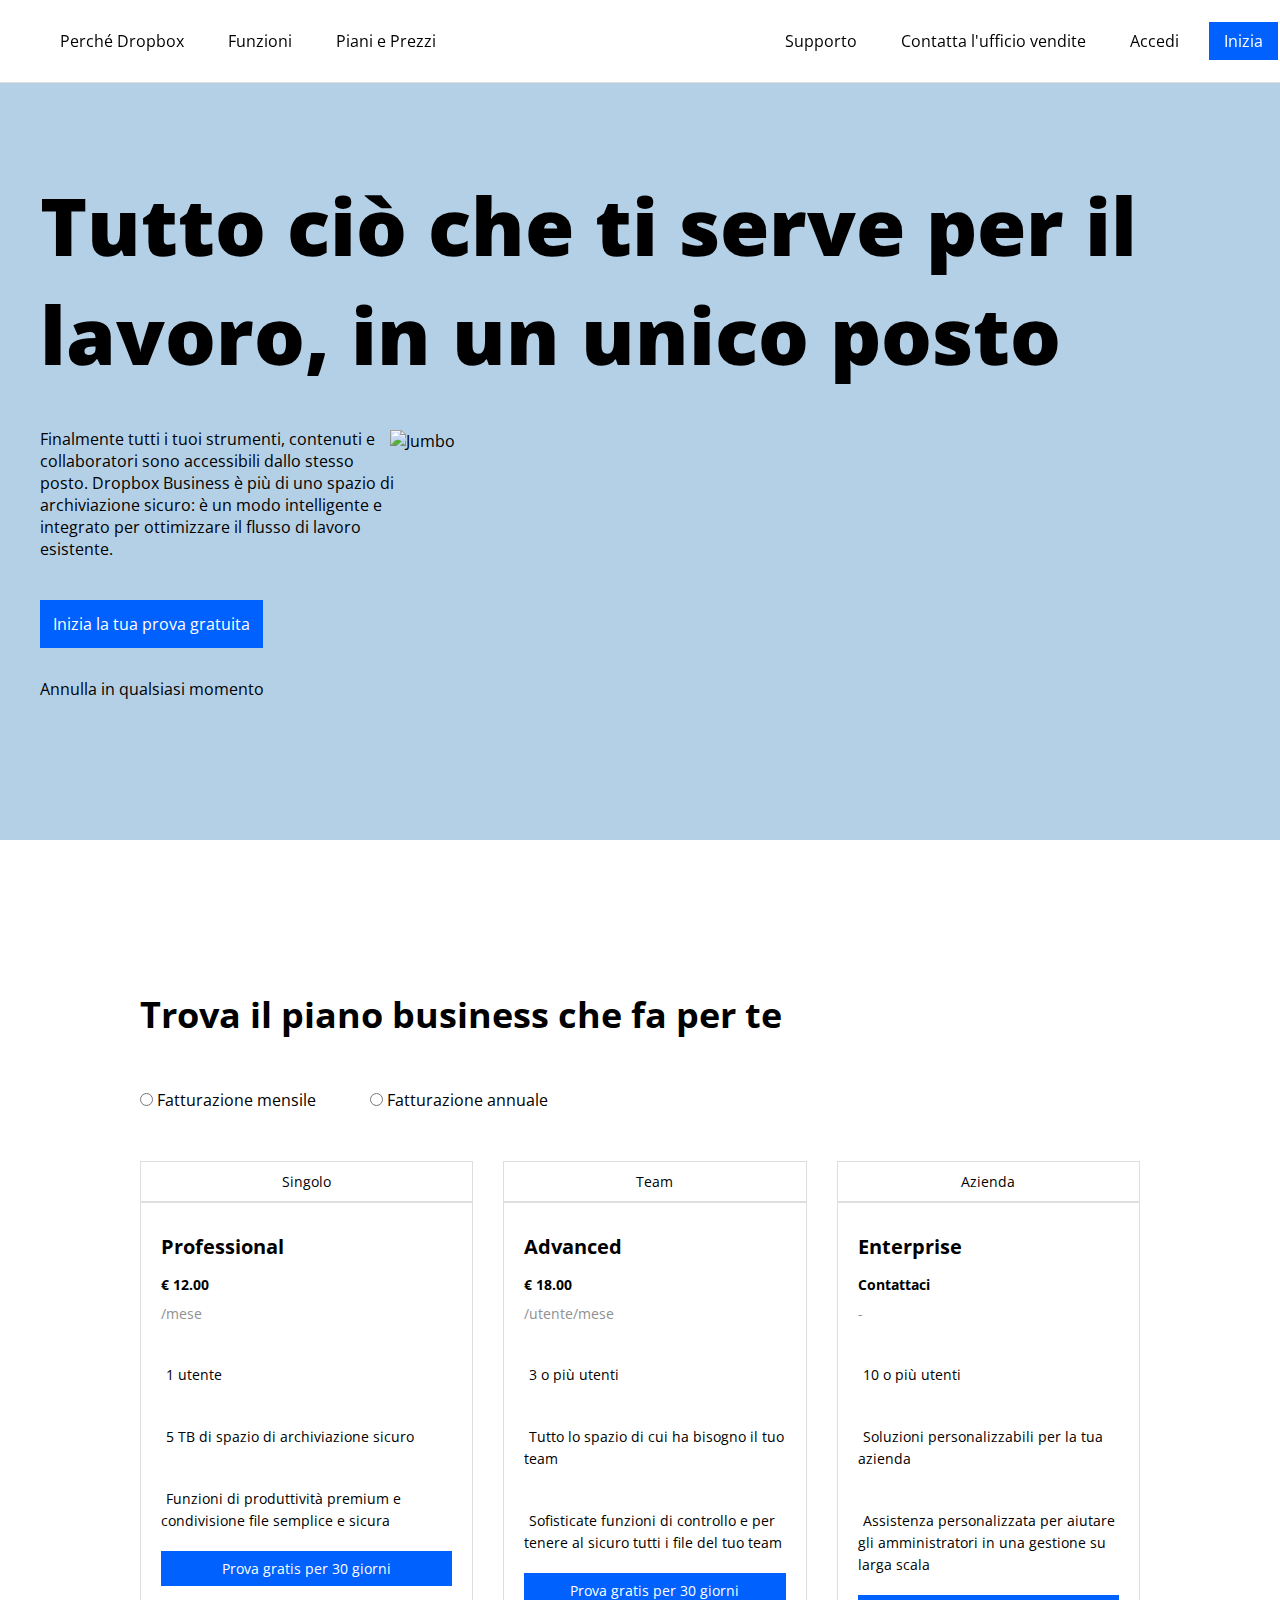
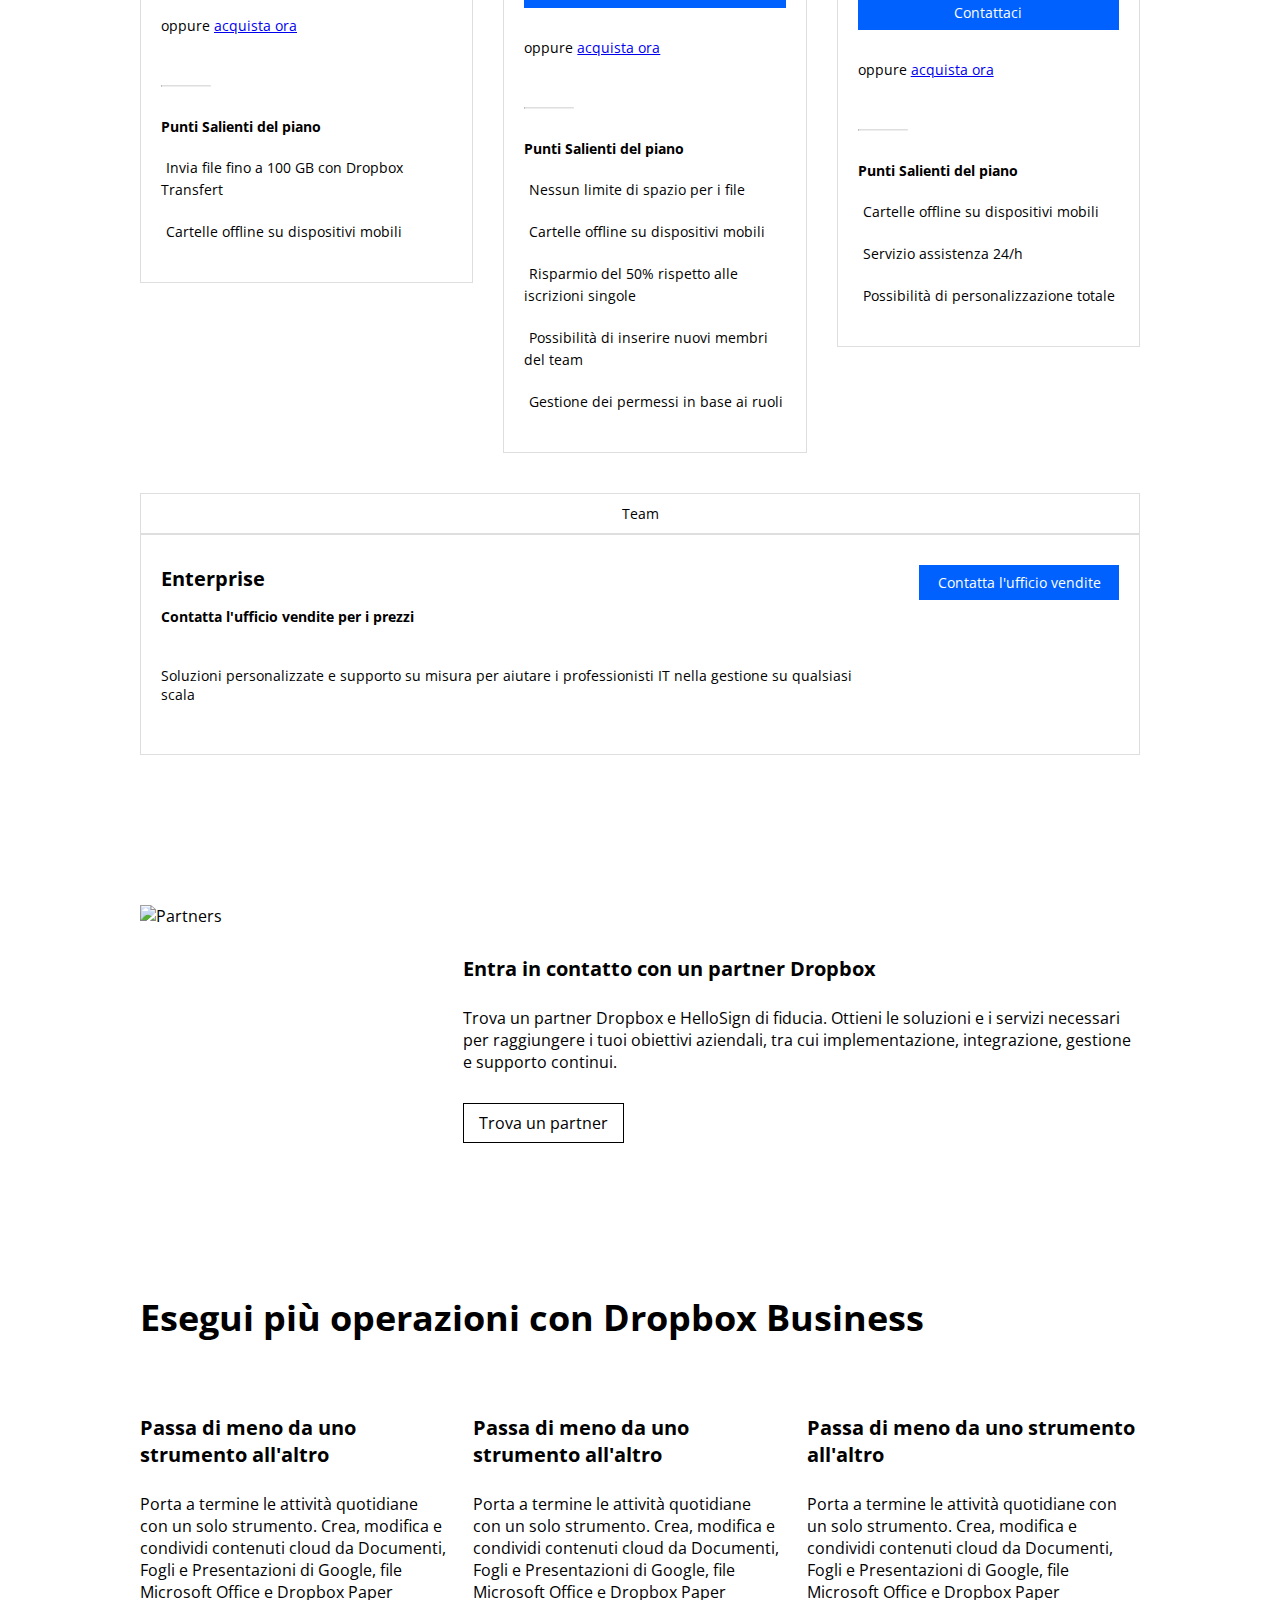
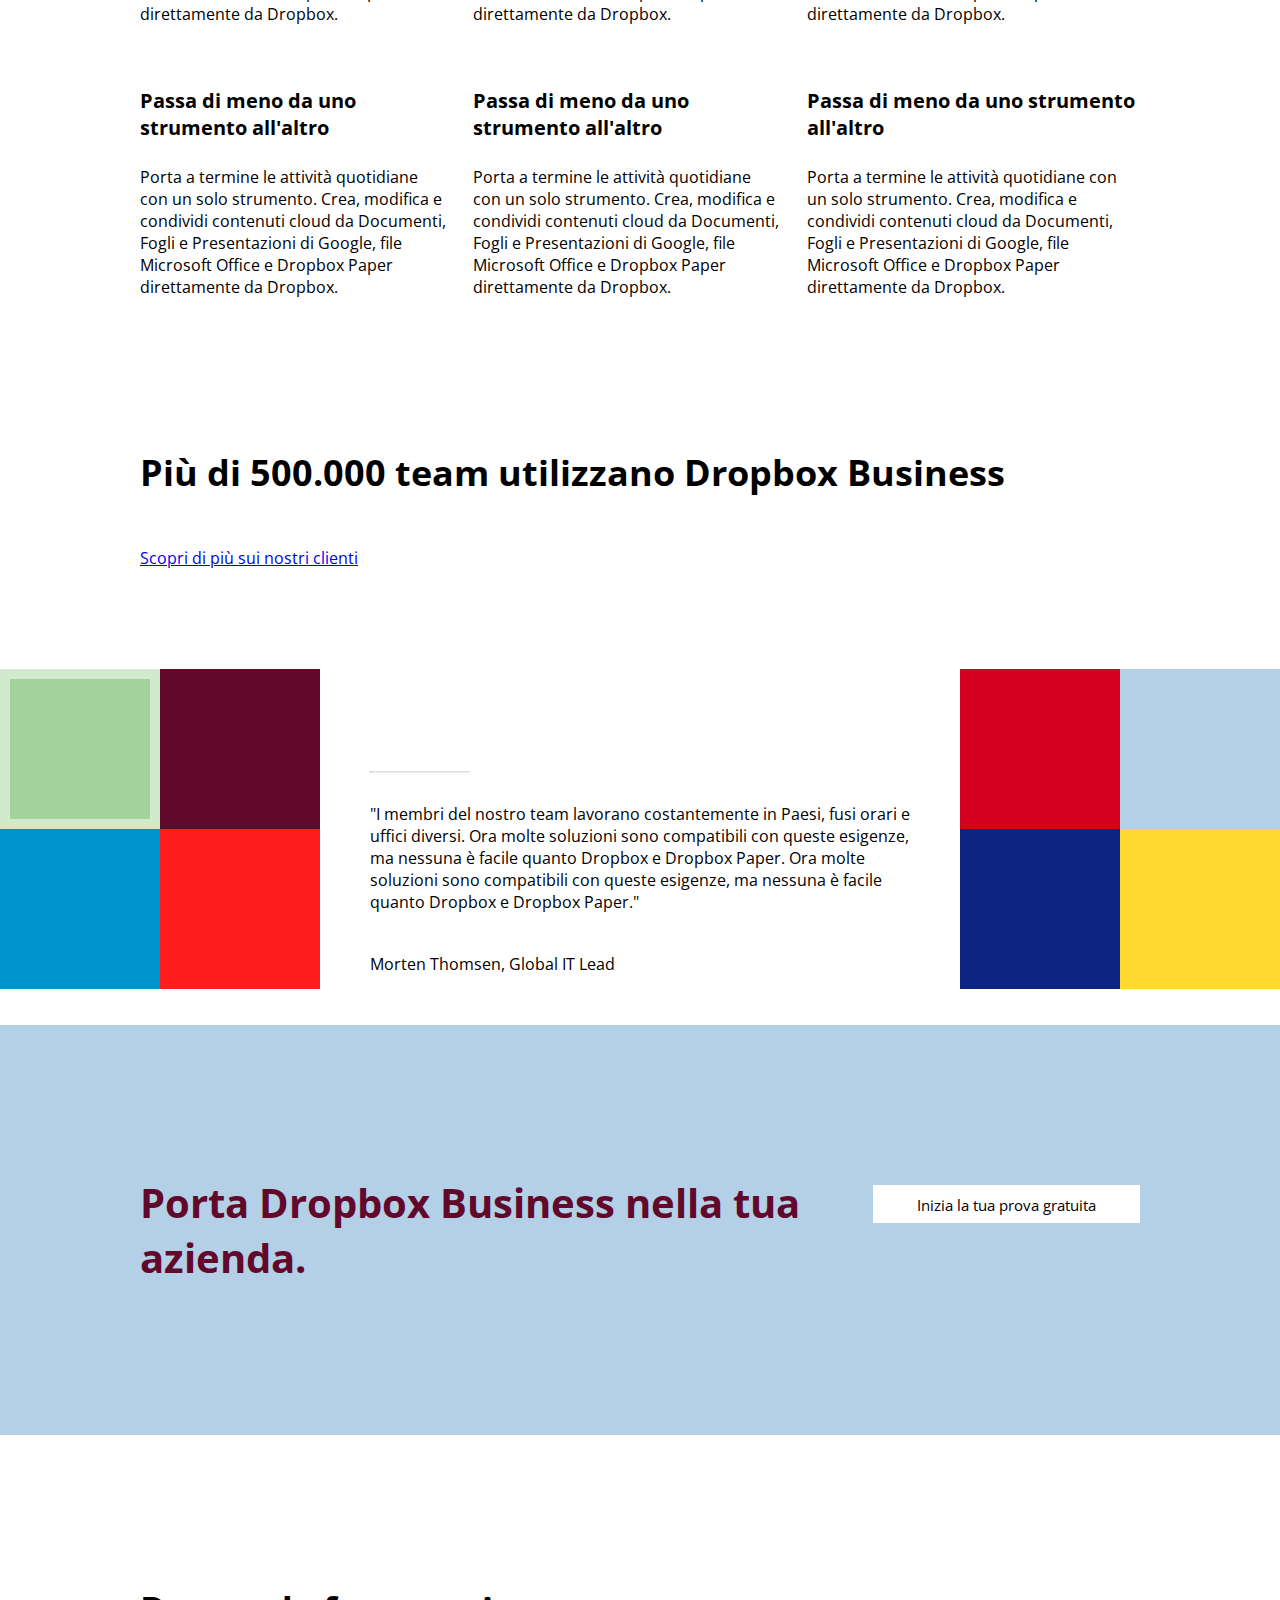
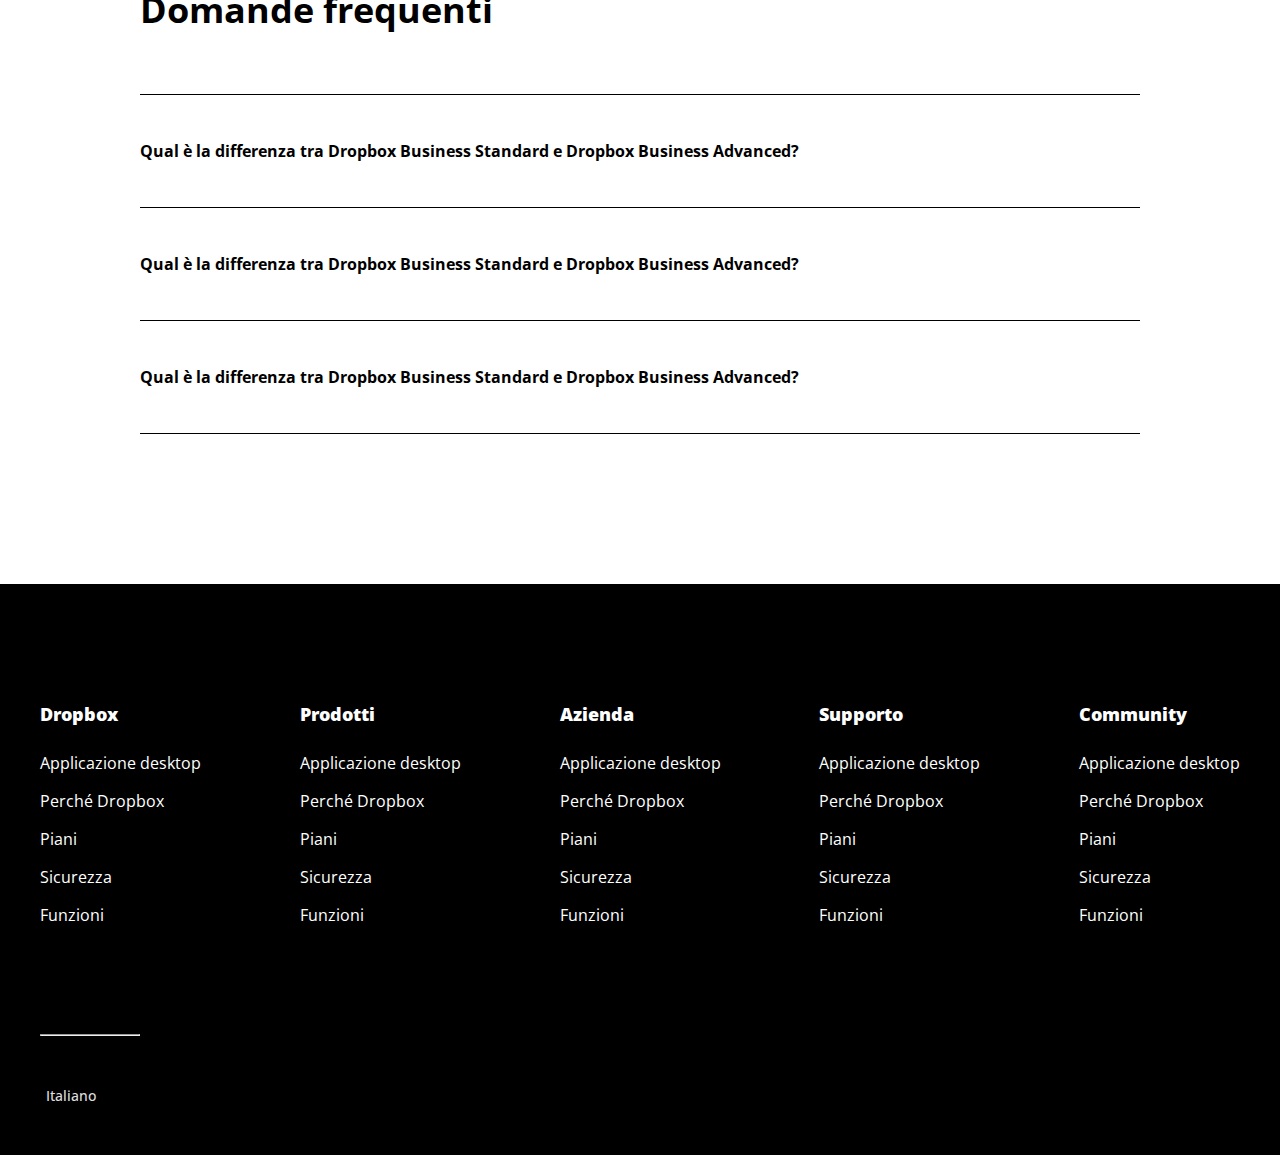
==== commit 2fb71f66: "[UPD] Header's position added and a some padding fixed" ====
--- a/index.html
+++ b/index.html
@@ -17,22 +17,22 @@
 
 <body>
     <!-- HEADER -->
-    <header class="flex p-25 pr-2">
+    <header class="flex p-25 pr-2 bg-white fixed">
         <div class="header-col flex align-center">
             <img src="./img/logo-small.png" alt="" id="logo">
             <ul class="inline-block p-ul">
-                <li>Perché Dropbox</li>
-                <li>Funzioni</li>
-                <li>Piani e Prezzi</li>
+                <li><a class="decoration-none" href="">Perché Dropbox</a></li>
+                <li><a class="decoration-none" href="">Funzioni</a></li>
+                <li><a class="decoration-none" href="">Piani e Prezzi</a></li>
             </ul>
         </div>
         <div class="header-col flex justify-end align-center">
             <ul class="inline-block p-ul">
-                <li>Supporto</li>
-                <li>Contatta l'ufficio vendite</li>
-                <li>Accedi</li>
+                <li><a class="decoration-none" href="">Supporto</a></li>
+                <li><a class="decoration-none" href="">Contatta l'ufficio vendite</a></li>
+                <li><a class="decoration-none" href="">Accedi</a></li>
             </ul>
-            <button>Inizia</button>
+            <button class="btn-16">Inizia</button>
         </div>
     </header>
 
@@ -51,8 +51,10 @@
                 <div class="row">
                     <div class="col-30">
                         <div class="content-hero my-40">
-                            <p>Finalmente tutti i tuoi strumenti, contenuti e collaboratori sono accessibili dallo stesso posto. Dropbox Business è più di uno spazio di archiviazione sicuro: è un modo intelligente e integrato per ottimizzare il flusso di lavoro esistente.</p>
-                            <button class="mt-40 mb-30 p-15">Inizia la tua prova gratuita</button>
+                            <p>Finalmente tutti i tuoi strumenti, contenuti e collaboratori sono accessibili dallo
+                                stesso posto. Dropbox Business è più di uno spazio di archiviazione sicuro: è un modo
+                                intelligente e integrato per ottimizzare il flusso di lavoro esistente.</p>
+                            <button class="mt-40 mb-30 p-13 btn-16">Inizia la tua prova gratuita</button>
                             <p>Annulla in qualsiasi momento</p>
                             <i class="fa-solid fa-arrow-down absolute"></i>
                         </div>
@@ -64,81 +66,133 @@
             </div>
         </div>
 
-        <!-- Business plane container -->
+        <!-- Business plan container -->
         <div class="container-sm py-150">
             <div class="mb-50">
                 <h2>Trova il piano business che fa per te</h2>
                 <input type="radio">
-                <label class="pr-50" for="#">Fatturazione mensile</label>
+                <label class="pr-50" for="">Fatturazione mensile</label>
                 <input type="radio">
-                <label class="pr-50" for="#">Fatturazione annuale</label>
+                <label class="pr-50" for="">Fatturazione annuale</label>
             </div>
             <div class="row">
                 <div class="col-33">
-                    <div class="content-plane-title flex justify-center align-center">
+                    <!-- 1st -->
+                    <div class="p-10 content-plan-title flex justify-center align-center">
                         <i class="fa-solid fa-user"></i>
                         <div>Singolo</div>
                     </div>
                 </div>
                 <div class="col-33">
-                    <div class="content-plane-title flex justify-center align-center">
+                    <!-- 2nd -->
+                    <div class="ml-30 p-10 content-plan-title flex justify-center align-center">
                         <i class="fa-solid fa-users"></i>
                         <div>Team</div>
                     </div>
                 </div>
                 <div class="col-33">
-                    <div class="content-plane-title flex justify-center align-center">
+                    <!-- 3rd -->
+                    <div class="ml-30 p-10 content-plan-title flex justify-center align-center">
                         <i class="fa-solid fa-building"></i>
                         <div>Azienda</div>
                     </div>
                 </div>
                 <div class="col-33">
+                    <!-- 1st -->
                     <div class="content flex flex-col">
                         <h3>Professional</h3>
                         <h5>&euro; 12.00</h5>
                         <p>/mese</p>
                         <!--  -->
                         <div class="py-20"><i class="fa-solid fa-user"></i><span>1 utente</span></div>
-                        <div class="py-20"><i class="fa-solid fa-folder"></i><span>5 TB di spazio di archiviazione sicuro</span></div>
-                        <div class="py-20"><i class="fa-solid fa-share-nodes"></i><span>Funzioni di produttività premium e condivisione file semplice e sicura</span></div>
-                    </div>
-                </div>
-                <div class="col-33">
-                    <div class="content flex flex-col">
+                        <div class="py-20"><i class="fa-solid fa-folder"></i><span>5 TB di spazio di archiviazione
+                                sicuro</span></div>
+                        <div class="py-20"><i class="fa-solid fa-share-nodes"></i><span>Funzioni di produttività premium
+                                e condivisione file semplice e sicura</span></div>
+                        <!--  -->
+                        <button>Prova gratis per 30 giorni</button>
+                        <p class="p-style">oppure <a href="#">acquista ora</a></p>
+                        <hr>
+                        <h5>Punti Salienti del piano</h5>
+                        <div class="py-10"><i class="fa-sharp fa-solid fa-check"></i></i><span>Invia file fino a 100 GB
+                                con Dropbox Transfert</span></div>
+                        <div class="py-10"><i class="fa-sharp fa-solid fa-check"></i></i><span>Cartelle offline su
+                                dispositivi mobili</span></div>
+                    </div>
+                </div>
+                <div class="col-33">
+                    <!-- 2nd -->
+                    <div class="ml-30 content flex flex-col">
                         <h3>Advanced</h3>
                         <h5>&euro; 18.00</h5>
                         <p>/utente/mese</p>
                         <!--  -->
                         <div class="py-20"><i class="fa-solid fa-users"></i><span>3 o più utenti</span></div>
-                        <div class="py-20"><i class="fa-solid fa-folder"></i><span>Tutto lo spazio di cui ha bisogno il tuo team</span></div>
-                        <div class="py-20"><i class="fa-solid fa-share-nodes"></i><span>Sofisticate funzioni di controllo e per tenere al sicuro tutti i file del tuo team</span></div>
-                    </div>
-                </div>
-                <div class="col-33">
-                    <div class="content flex flex-col">
+                        <div class="py-20"><i class="fa-solid fa-folder"></i><span>Tutto lo spazio di cui ha bisogno il
+                                tuo team</span></div>
+                        <div class="py-20"><i class="fa-solid fa-share-nodes"></i><span>Sofisticate funzioni di
+                                controllo e per tenere al sicuro tutti i file del tuo team</span></div>
+                        <!--  -->
+                        <button>Prova gratis per 30 giorni</button>
+                        <p class="p-style">oppure <a href="#">acquista ora</a></p>
+                        <hr>
+                        <h5>Punti Salienti del piano</h5>
+                        <div class="py-10"><i class="fa-sharp fa-solid fa-check"></i></i><span>Nessun limite di spazio
+                                per i file</span></div>
+                        <div class="py-10"><i class="fa-sharp fa-solid fa-check"></i></i><span>Cartelle offline su
+                                dispositivi mobili</span></div>
+                        <div class="py-10"><i class="fa-sharp fa-solid fa-check"></i></i><span>Risparmio del 50%
+                                rispetto alle iscrizioni singole</span></div>
+                        <div class="py-10"><i class="fa-sharp fa-solid fa-check"></i></i><span>Possibilità di inserire
+                                nuovi membri del team</span></div>
+                        <div class="py-10"><i class="fa-sharp fa-solid fa-check"></i></i><span>Gestione dei permessi in
+                                base ai ruoli</span></div>
+                    </div>
+                </div>
+                <div class="col-33">
+                    <!-- 3nd -->
+                    <div class="ml-30 content flex flex-col">
                         <h3>Enterprise</h3>
                         <h5>Contattaci</h5>
                         <p>-</p>
                         <!--  -->
                         <div class="py-20"><i class="fa-solid fa-user"></i><span>10 o più utenti</span></div>
-                        <div class="py-20"><i class="fa-solid fa-folder"></i><span>Soluzioni personalizzabili per la tua azienda</span></div>
-                        <div class="py-20"><i class="fa-solid fa-share-nodes"></i><span>Assistenza personalizzata per aiutare gli amministratori in una gestione su larga scala</span></div>
+                        <div class="py-20"><i class="fa-solid fa-folder"></i><span>Soluzioni personalizzabili per la tua
+                                azienda</span></div>
+                        <div class="py-20"><i class="fa-solid fa-share-nodes"></i><span>Assistenza personalizzata per
+                                aiutare gli amministratori in una gestione su larga scala</span></div>
+                        <!--  -->
+                        <button>Contattaci</button>
+                        <p class="p-style">oppure <a href="#">acquista ora</a></p>
+                        <hr>
+                        <h5>Punti Salienti del piano</h5>
+                        <div class="py-10"><i class="fa-sharp fa-solid fa-check"></i></i><span>Cartelle offline su
+                                dispositivi mobili</span></div>
+                        <div class="py-10"><i class="fa-sharp fa-solid fa-check"></i></i><span>Servizio assistenza
+                                24/h</span></div>
+                        <div class="py-10"><i class="fa-sharp fa-solid fa-check"></i></i><span>Possibilità di
+                                personalizzazione totale</span></div>
                     </div>
                 </div>
             </div>
             <div class="row">
                 <div class="col-100">
-                    <div class="content-plane-title flex justify-center align-center">
+                    <!-- 4th -->
+                    <div class="mt-40 content-plan-title p-10 flex justify-center align-center">
                         <i class="fa-solid fa-building"></i>
                         <div>Team</div>
                     </div>
                 </div>
                 <div class="col-100">
-                    <div class="content">
-                        <h3>Enterprise</h3>                        
-                        <h5>Contatta l'ufficio vendite per i prezzi</h5>
-                        <button>Contatta l'ufficio vendite</button>
-                        <p>Soluzioni personalizzate e supporto su misura per aiutare i professionisti IT nella gestione su qualsiasi scala</p>
+                    <!-- 4th -->
+                    <div class="content flex">
+                        <div class="mr-30">
+                            <h3>Enterprise</h3>
+                            <h5>Contatta l'ufficio vendite per i prezzi</h5>
+                            <p class="p-style pb-0">Soluzioni personalizzate e supporto su misura per aiutare i
+                                professionisti IT nella gestione su qualsiasi scala</p>
+                        </div>
+                        <button class="self-start min-w">Contatta l'ufficio vendite</button>
                     </div>
                 </div>
             </div>
@@ -147,41 +201,74 @@
         <!-- "Find a partner" container -->
         <div class="container-sm flex">
             <img class="partners" src="./img/partner.png" alt="Partners">
-            <div class="partner-box">
-                <h3>lorem ipsum</h3>
-                <p>Lorem ipsum dolor sit amet consectetur adipisicing elit. Necessitatibus, tenetur</p>
-                <button>lorem</button>
+            <div class="partners-box">
+                <h3>Entra in contatto con un partner Dropbox</h3>
+                <p>Trova un partner Dropbox e HelloSign di fiducia. Ottieni le soluzioni e i servizi necessari per
+                    raggiungere i tuoi obiettivi aziendali, tra cui implementazione, integrazione, gestione e supporto
+                    continui.</p>
+                <button class="btn-transparent">Trova un partner</button>
             </div>
         </div>
 
         <!-- Dropbox operations' container -->
         <div class="container-sm py-150">
-            <h2>Lorem ipsum dolor</h2>
-            <div class="row">
-                <div class="col-33">
-                    <div class="content-operations"></div>
-                </div>
-                <div class="col-33">
-                    <div class="content-operations"></div>
-                </div>
-                <div class="col-33">
-                    <div class="content-operations"></div>
-                </div>
-                <div class="col-33">
-                    <div class="content-operations"></div>
-                </div>
-                <div class="col-33">
-                    <div class="content-operations"></div>
-                </div>
-                <div class="col-33">
-                    <div class="content-operations"></div>
-                </div>
-            </div>
-        </div>
-
+            <h2>Esegui più operazioni con Dropbox Business</h2>
+            <div class="row gap-40">
+                <div class="col-33">
+                    <div class="content-operations pr-25"><img src="./img/business-feature-switching-tools.png" alt="">
+                        <h3>Passa di meno da uno strumento all'altro</h3>
+                        <p>Porta a termine le attività quotidiane con un solo strumento. Crea, modifica e condividi
+                            contenuti cloud da Documenti, Fogli e Presentazioni di Google, file Microsoft Office e
+                            Dropbox Paper direttamente da Dropbox.</p>
+                    </div>
+                </div>
+                <div class="col-33">
+                    <div class="content-operations pr-25"><img src="./img/business-feature-send-files-it.png" alt="">
+                        <h3>Passa di meno da uno strumento all'altro</h3>
+                        <p>Porta a termine le attività quotidiane con un solo strumento. Crea, modifica e condividi
+                            contenuti cloud da Documenti, Fogli e Presentazioni di Google, file Microsoft Office e
+                            Dropbox Paper direttamente da Dropbox.</p>
+                    </div>
+                </div>
+                <div class="col-33">
+                    <div class="content-operations"><img src="./img/business-feature-coordinate-it.png" alt="">
+                        <h3>Passa di meno da uno strumento all'altro</h3>
+                        <p>Porta a termine le attività quotidiane con un solo strumento. Crea, modifica e condividi
+                            contenuti cloud da Documenti, Fogli e Presentazioni di Google, file Microsoft Office e
+                            Dropbox Paper direttamente da Dropbox.</p>
+                    </div>
+                </div>
+                <div class="col-33">
+                    <div class="content-operations pr-25"><img src="./img/business-feature-integrations-it.png" alt="">
+                        <h3>Passa di meno da uno strumento all'altro</h3>
+                        <p>Porta a termine le attività quotidiane con un solo strumento. Crea, modifica e condividi
+                            contenuti cloud da Documenti, Fogli e Presentazioni di Google, file Microsoft Office e
+                            Dropbox Paper direttamente da Dropbox.</p>
+                    </div>
+                </div>
+                <div class="col-33">
+                    <div class="content-operations pr-25"><img src="./img/business-feature-multi-device.png" alt="">
+                        <h3>Passa di meno da uno strumento all'altro</h3>
+                        <p>Porta a termine le attività quotidiane con un solo strumento. Crea, modifica e condividi
+                            contenuti cloud da Documenti, Fogli e Presentazioni di Google, file Microsoft Office e
+                            Dropbox Paper direttamente da Dropbox.</p>
+                    </div>
+                </div>
+                <div class="col-33">
+                    <div class="content-operations"><img src="./img/business-feature-security.png" alt="">
+                        <h3>Passa di meno da uno strumento all'altro</h3>
+                        <p>Porta a termine le attività quotidiane con un solo strumento. Crea, modifica e condividi
+                            contenuti cloud da Documenti, Fogli e Presentazioni di Google, file Microsoft Office e
+                            Dropbox Paper direttamente da Dropbox.</p>
+                    </div>
+                </div>
+            </div>
+        </div>
+
+        <!-- Title container-sm -->
         <div class="container-sm">
-            <h2>Lorem ipsum dolor sit amet consectetur</h2>
-            <a href="#">Lorem ipsum</a>
+            <h2>Più di 500.000 team utilizzano Dropbox Business</h2>
+            <a href="#">Scopri di più sui nostri clienti</a>
         </div>
 
         <!-- Collab full container -->
@@ -189,43 +276,88 @@
             <div class="row">
                 <div class="col-25">
                     <div class="row">
-                        <div class="col-50 pt-half"></div>
-                        <div class="col-50"></div>
-                        <div class="col-50 pt-half"></div>
-                        <div class="col-50"></div>
-                    </div>
-                </div>
-                <div class="col-50"></div>
+                        <div class="col-50 ratio-1 bg-pastelmint">
+                            <div class="bg-celadon ratio-1 m-10 flex justify-center">
+                                <img class="white-filter" src="./img/designit.svg" alt="">
+                            </div>
+                        </div>
+                        <div class="col-50">
+                            <div class="bg-mulberry ratio-1 flex justify-center">
+                                <img class="white-filter" src="./img/arizona_state_university.svg" alt="">
+                            </div>
+                        </div>
+                        <div class="col-50 ratio-1">
+                            <div class="bg-electricblue ratio-1 flex justify-center align-center">
+                                <img class="white-filter" src="./img/university_of_florida.svg" alt="">
+                            </div>
+                        </div>
+                        <div class="col-50">
+                            <div class="bg-neonred ratio-1 flex justify-center">
+                                <img class="white-filter" src="./img/topps.svg" alt="">
+                            </div>
+                        </div>
+                    </div>
+                </div>
+                <div class="col-50">
+                    <div class="collab-content p-50">
+                        <img class="svg-lg" src="./img/designit.svg" alt="">
+                        <hr>
+                        <p>"I membri del nostro team lavorano costantemente in Paesi, fusi orari e uffici diversi. Ora
+                            molte soluzioni sono compatibili con queste esigenze, ma nessuna è facile quanto Dropbox e
+                            Dropbox Paper. Ora molte soluzioni sono compatibili con queste esigenze, ma nessuna è facile
+                            quanto Dropbox e Dropbox Paper."</p>
+                        <p>Morten Thomsen, Global IT Lead</p>
+                    </div>
+                </div>
                 <div class="col-25">
                     <div class="row">
-                        <div class="col-50 pt-half"></div>
-                        <div class="col-50"></div>
-                        <div class="col-50 pt-half"></div>
-                        <div class="col-50"></div>
-                </div>
+                        <div class="col-50 ratio-1">
+                            <div class="bg-lava ratio-1 flex justify-center">
+                                <img class="white-filter" src="./img/world_bicycle_relief.svg" alt="">
+                            </div>
+                        </div>
+                        <div class="col-50">
+                            <div class="bg-beaublue ratio-1 flex justify-center">
+                                <img class="white-filter" src="./img/hearst_corp.svg" alt="">
+                            </div>
+                        </div>
+                        <div class="col-50 ratio-1">
+                            <div class="bg-resolutionblue ratio-1 flex justify-center">
+                                <img class="white-filter" src="./img/lonely_planet.svg" alt="">
+                            </div>
+                        </div>
+                        <div class="col-50">
+                            <div class="bg-golden ratio-1 flex justify-center">
+                                <img class="white-filter" src="./img/clear_channel.svg" alt="">
+                            </div>
+                        </div>
+                    </div>
                 </div>
             </div>
         </div>
 
         <!-- Free trial container -->
         <div class="bg-pastelblue">
-            <div class="container-sm flex">
-                <h2>Lorem ipsum dolor</h2>
-                <button>Lorem</button>
+            <div class="container-sm flex align-start py-150">
+                <h2 class="color-mulberry pb-0">Porta Dropbox Business nella tua azienda.</h2>
+                <button class="bg-white btn-style">Inizia la tua prova gratuita</button>
             </div>
         </div>
 
         <!-- FAQ container -->
         <div class="container-sm py-150">
-            <h2>FAQ</h2>
+            <h2>Domande frequenti</h2>
             <div class="faq-box">
-                <div class="faq py-30 flex space-between">Lorem ipsum dolor sit amet consectetur adipisicing elit. Ab vero dignissimos aut officia labore sequi excepturi
+                <div class="faq py-45 flex space-between">
+                    <p>Qual è la differenza tra Dropbox Business Standard e Dropbox Business Advanced?</p>
                     <i class="fa-solid fa-angle-down"></i>
                 </div>
-                <div class="faq py-30 flex space-between">Lorem ipsum dolor sit amet consectetur adipisicing elit. Ab vero dignissimos aut officia labore sequi excepturi
+                <div class="faq py-45 flex space-between">
+                    <p>Qual è la differenza tra Dropbox Business Standard e Dropbox Business Advanced?</p>
                     <i class="fa-solid fa-angle-down"></i>
                 </div>
-                <div class="faq py-30 flex space-between">Lorem ipsum dolor sit amet consectetur adipisicing elit. Ab vero dignissimos aut officia labore sequi excepturi
+                <div class="faq py-45 flex space-between">
+                    <p>Qual è la differenza tra Dropbox Business Standard e Dropbox Business Advanced?</p>
                     <i class="fa-solid fa-angle-down"></i>
                 </div>
             </div>
@@ -233,48 +365,48 @@
     </main>
 
     <!-- FOOTER -->
-    <footer>
+    <footer class="bg-black">
         <div class="container-lg">
-            <div class="list-box py-80 flex space-between">
+            <div class="list-box py-100 flex space-between">
                 <ul class="footer-list">
-                    <li><a href="#">Dropbox</a></li>
-                    <li><a href="#">lorem ipsum</a></li>
-                    <li><a href="#">lorem ipsum</a></li>
-                    <li><a href="#">lorem ipsum</a></li>
-                    <li><a href="#">lorem ipsum</a></li>
-                    <li><a href="#">lorem ipsum</a></li>
+                    <li><a class="decoration-none" href="#">Dropbox</a></li>
+                    <li><a class="decoration-none" href="#">Applicazione desktop</a></li>
+                    <li><a class="decoration-none" href="#">Perché Dropbox</a></li>
+                    <li><a class="decoration-none" href="#">Piani</a></li>
+                    <li><a class="decoration-none" href="#">Sicurezza</a></li>
+                    <li><a class="decoration-none" href="#">Funzioni</a></li>
                 </ul>
                 <ul class="footer-list">
-                    <li><a href="#">Dropbox</a></li>
-                    <li><a href="#">lorem ipsum</a></li>
-                    <li><a href="#">lorem ipsum</a></li>
-                    <li><a href="#">lorem ipsum</a></li>
-                    <li><a href="#">lorem ipsum</a></li>
-                    <li><a href="#">lorem ipsum</a></li>
+                    <li><a class="decoration-none" href="#">Prodotti</a></li>
+                    <li><a class="decoration-none" href="#">Applicazione desktop</a></li>
+                    <li><a class="decoration-none" href="#">Perché Dropbox</a></li>
+                    <li><a class="decoration-none" href="#">Piani</a></li>
+                    <li><a class="decoration-none" href="#">Sicurezza</a></li>
+                    <li><a class="decoration-none" href="#">Funzioni</a></li>
                 </ul>
                 <ul class="footer-list">
-                    <li><a href="#">Dropbox</a></li>
-                    <li><a href="#">lorem ipsum</a></li>
-                    <li><a href="#">lorem ipsum</a></li>
-                    <li><a href="#">lorem ipsum</a></li>
-                    <li><a href="#">lorem ipsum</a></li>
-                    <li><a href="#">lorem ipsum</a></li>
+                    <li><a class="decoration-none" href="#">Azienda</a></li>
+                    <li><a class="decoration-none" href="#">Applicazione desktop</a></li>
+                    <li><a class="decoration-none" href="#">Perché Dropbox</a></li>
+                    <li><a class="decoration-none" href="#">Piani</a></li>
+                    <li><a class="decoration-none" href="#">Sicurezza</a></li>
+                    <li><a class="decoration-none" href="#">Funzioni</a></li>
                 </ul>
                 <ul class="footer-list">
-                    <li><a href="#">Dropbox</a></li>
-                    <li><a href="#">lorem ipsum</a></li>
-                    <li><a href="#">lorem ipsum</a></li>
-                    <li><a href="#">lorem ipsum</a></li>
-                    <li><a href="#">lorem ipsum</a></li>
-                    <li><a href="#">lorem ipsum</a></li>
+                    <li><a class="decoration-none" href="#">Supporto</a></li>
+                    <li><a class="decoration-none" href="#">Applicazione desktop</a></li>
+                    <li><a class="decoration-none" href="#">Perché Dropbox</a></li>
+                    <li><a class="decoration-none" href="#">Piani</a></li>
+                    <li><a class="decoration-none" href="#">Sicurezza</a></li>
+                    <li><a class="decoration-none" href="#">Funzioni</a></li>
                 </ul>
                 <ul class="footer-list">
-                    <li><a href="#">Dropbox</a></li>
-                    <li><a href="#">lorem ipsum</a></li>
-                    <li><a href="#">lorem ipsum</a></li>
-                    <li><a href="#">lorem ipsum</a></li>
-                    <li><a href="#">lorem ipsum</a></li>
-                    <li><a href="#">lorem ipsum</a></li>
+                    <li><a class="decoration-none" href="#">Community</a></li>
+                    <li><a class="decoration-none" href="#">Applicazione desktop</a></li>
+                    <li><a class="decoration-none" href="#">Perché Dropbox</a></li>
+                    <li><a class="decoration-none" href="#">Piani</a></li>
+                    <li><a class="decoration-none" href="#">Sicurezza</a></li>
+                    <li><a class="decoration-none" href="#">Funzioni</a></li>
                 </ul>
             </div>
             <hr>
--- a/css/style.css
+++ b/css/style.css
@@ -10,6 +10,17 @@
     --pastel-blue: #B4D0E7;
     --table-borders: #dedede;
     --gray: #909090;
+    --pastel-mint: #D1E9CD;
+    --celadon: #A2D39B;
+    --mulberry-purple: #61082B;
+    --electric-blue: #0093CE;
+    --neon-red: #FF1C1C;
+    --lava: #D5001F;
+    --beau-blue: #B4D0E7;
+    --resolution-blue: #0D2481;
+    --golden: #FFD830;
+    --white: #fff;
+    --black: #000;
 }
 
 body {
@@ -17,13 +28,13 @@
 }
 
 header {
-    background-color: #fff;
-    max-width: 100%;
+    width: 100%;
+    z-index: 1;
+    box-shadow: 0 1px var(--table-borders);
 }
 
 footer {
-    background-color: #000;
-    color: #fff;
+    color: var(--white);
 }
 
 /* Display */
@@ -35,8 +46,17 @@
     flex-direction: column;
 }
 
+/* --- TO WORK OUT ---
+.flex-1 {
+    flex: 1;
+} */
+
 .align-center {
     align-items: center;
+}
+
+.align-start {
+    align-items: flex-start;
 }
 
 .justify-center {
@@ -60,6 +80,10 @@
     flex-wrap: wrap;
 }
 
+.gap-40 {
+    row-gap: 40px;
+}
+
 .relative {
     position: relative;
 }
@@ -67,14 +91,18 @@
 .absolute {
     position: absolute;
 }
+
+.fixed {
+    position: fixed;
+}
 /* LAYOUT */
 .container-lg {
+    width: 1200px;
+    margin: 0 auto;
+}
+
+.container-sm {
     width: 1000px;
-    margin: 0 auto;
-}
-
-.container-sm {
-    width: 900px;
     margin: 0 auto;
 }
 
@@ -97,9 +125,6 @@
 
 .col-50 {
     width: 50%;
-    /* to take out later */
-    border: 1px dashed black;
-    background-color: yellow;
 }
 
 .col-70 {
@@ -111,6 +136,10 @@
 }
 
 /* UTILITIES */
+.m-10 {
+    margin: 10px;
+}
+
 .my-40 {
     margin: 40px 0;
 }
@@ -119,6 +148,10 @@
     margin-top: 40px;
 }
 
+.mr-30 {
+    margin-right: 30px;
+}
+
 .mb-30 {
     margin-bottom: 30px;
 }
@@ -127,18 +160,34 @@
     margin-bottom: 50px;
 }
 
+.ml-30 {
+    margin-left: 30px;
+}
+
 .p-ul {
     padding: 10px 10px 10px 20px;
 }
 
-.p-15 {
-    padding: 15px;
+.p-10 {
+    padding: 10px;
+}
+
+.p-13 {
+    padding: 13px;
 }
 
 .p-25 {
     padding: 20px;
 }
 
+.p-50 {
+    padding: 50px;
+}
+
+.py-10 {
+    padding: 10px 0;
+}
+
 .py-20 {
     padding: 20px 0;
 }
@@ -147,6 +196,10 @@
     padding: 30px 0;
 }
 
+.py-45 {
+    padding: 45px 0;
+}
+
 .py-80 {
     padding: 80px 0;
 }
@@ -159,10 +212,6 @@
     padding: 150px 0;
 }
 
-.pt-half {
-    padding-top: 50%;
-}
-
 .pt-100 {
     padding-top: 100px;
 }
@@ -171,8 +220,16 @@
     padding-right: 2px;
 }
 
+.pr-25 {
+    padding-right: 25px;
+}
+
 .pr-50 {
     padding-right: 50px;
+}
+
+.pb-0 {
+    padding-bottom: 0 !important;
 }
 
 /* STYLES */
@@ -181,39 +238,99 @@
     background-color: var(--pastel-blue);
 }
 
+.bg-pastelmint {
+    background-color: var(--pastel-mint);
+}
+
+.bg-celadon {
+    background-color: var(--celadon);
+}
+
+.bg-mulberry {
+   background-color: var(--mulberry-purple); 
+}
+
+.bg-electricblue {
+background-color: var(--electric-blue);
+}
+
+.bg-neonred {
+background-color: var(--neon-red);
+}
+
+.bg-lava {
+background-color: var(--lava);
+}
+
+.bg-beaublue {
+background-color: var(--beau-blue);
+}
+
+.bg-resolutionblue {
+background-color: var(--resolution-blue);
+}
+
+.bg-golden {
+background-color: var(--golden);
+}
+
+.bg-white {
+    background-color: var(--white);
+}
+
+.bg-black {
+    background-color: var(--black);
+}
+
 /* Other styles */
 .header-col {
     width: 50%;
 }
 
+#logo {
+    cursor: pointer;
+}
+
 header li {
     list-style-type: none;
     margin: 0 20px;
+}
+
+.btn-16 {
+    font-size: 16px;
 }
 
 button {
     background-color: var(--dropbox-blue);
     border: none;
     padding: 8px 15px;
-    font-size: 16px;
-    color: #fff;
+    font-size: 14px;
+    color: var(--white);
+    font-family: "Open Sans", sans-serif;
+    cursor: pointer;
+}
+
+.decoration-none {
+    text-decoration: none;
+    color: var(--black);
 }
 
 h1 {
-    font-size: 70px;
+    font-size: 80px;
     font-weight: 900;
+    padding-top: 70px;
 }
 
 .jumbo-img {
-    width: 950px;
-    top: 230px;
-    left: 320px
+    width: 900px;
+    top: 330px;
+    left: 350px
 }
 
 .content-hero>i {
     font-size: 50px;
-    top: 600px;
-    right: 965px;
+    top: 670px;
+    right: 1160px;
 }
 
 h2 {
@@ -221,18 +338,21 @@
     padding-bottom: 50px;
 }
 
-.content-plane-title, .content {
-    padding: 10px;
+.content-plan-title, .content {
     border: 1px solid var(--table-borders);
 }
 
-.content-plane-title>i, .content-plane-title>div {
+.content-plan-title>i, .content-plan-title>div {
     padding-right: 8px;
     font-size: 14px;
 }
 
+.box-size {
+    height: 200px;
+}
+
 .content {
-    padding: 30px;
+    padding: 30px 20px;
 }
 
 .content h3 {
@@ -246,8 +366,11 @@
     margin-bottom: 10px;
 }
 
+.content p:first-of-type {
+    color: var(--gray);    
+}
+
 .content p {
-    color: var(--gray);
     font-size: 14px;
     margin-bottom: 20px;
 }
@@ -260,23 +383,103 @@
     font-size: 14px;
 }
 
-
-
-
-.content-operations {
-    /* to take out later */
-    border: 1px solid black;
-    background-color: #0061FF;
-    height: 300px;
+.p-style {
+    color: var(--black) !important;
+    padding: 30px 0;
+}
+
+.content>hr {
+    width: 50px;
+    border-top: 0.5px solid var(--table-borders);
+    margin-bottom: 30px;
+}
+
+.fa-check {
+    color: var(--dropbox-blue)
+}
+
+.self-start {
+    align-self: flex-start;
+}
+
+.min-w {
+    min-width: 200px;
 }
 
 .partners {
     width: 600px;
 }
 
+.partners-box {
+    padding-top: 50px;
+    padding-left: 50px;
+}
+
+.btn-transparent {
+    background-color: transparent;
+    border: 1px solid var(--black);
+    color: var(--black);
+    margin-top: 30px;
+    font-size: 16px;
+}
+
+.partners-box>h3, .content-operations>h3 {
+    margin-bottom: 25px;
+    font-size: 20px;
+}
+
+.content-operations img {
+    width: 250px;
+}
+
+.ratio-1 {
+    aspect-ratio: 1;
+}
+
+.container-full img.white-filter {
+    width: 100px;
+}
+
+.container-full hr {
+    width: 100px;
+    border-top: 0.5px solid var(--table-borders);
+    margin: 30px 0;
+}
+
+.white-filter {
+    filter: invert(100%) sepia(0%) saturate(7493%) hue-rotate(293deg) brightness(109%) contrast(96%);
+}
+
+.collab-content>p:last-of-type {
+    margin-top: 40px;
+}
+
+.svg-lg {
+    width: 200px;
+}
+
+.color-mulberry {
+    color: var(--mulberry-purple)
+}
+
+.btn-style {
+    color: var(--black);
+    margin-top: 10px;
+    padding-top: 10px;
+    width: 300px;
+    font-size: 15px;
+}
+
+.bg-pastelblue h2 {
+    font-size: 40px;
+}
+
 .faq {
-    background-color: rgba(0, 0, 255, 0.413);
     border-top: 1px solid black;
+}
+
+.faq:first-of-type {
+    margin-top: 10px;
 }
 
 .faq-box:last-child {
@@ -287,23 +490,26 @@
     padding-right: 30px;
 }
 
+.faq>p {
+    font-weight: 700;
+}
+
 .footer-list {
     list-style-type: none;
 }
 
 .footer-list>li {
-    padding: 5px 0;
+    padding: 8px 0;
 }
 
 .footer-list>li:first-child {
     font-weight: 900;
     font-size: 18px;
-    padding: 15px 0;
-}
-
-a {
-    text-decoration: none;
-    color: #fff;
+    padding: 18px 0;
+}
+
+.footer-list a {
+    color: var(--white);
 }
 
 .lang {
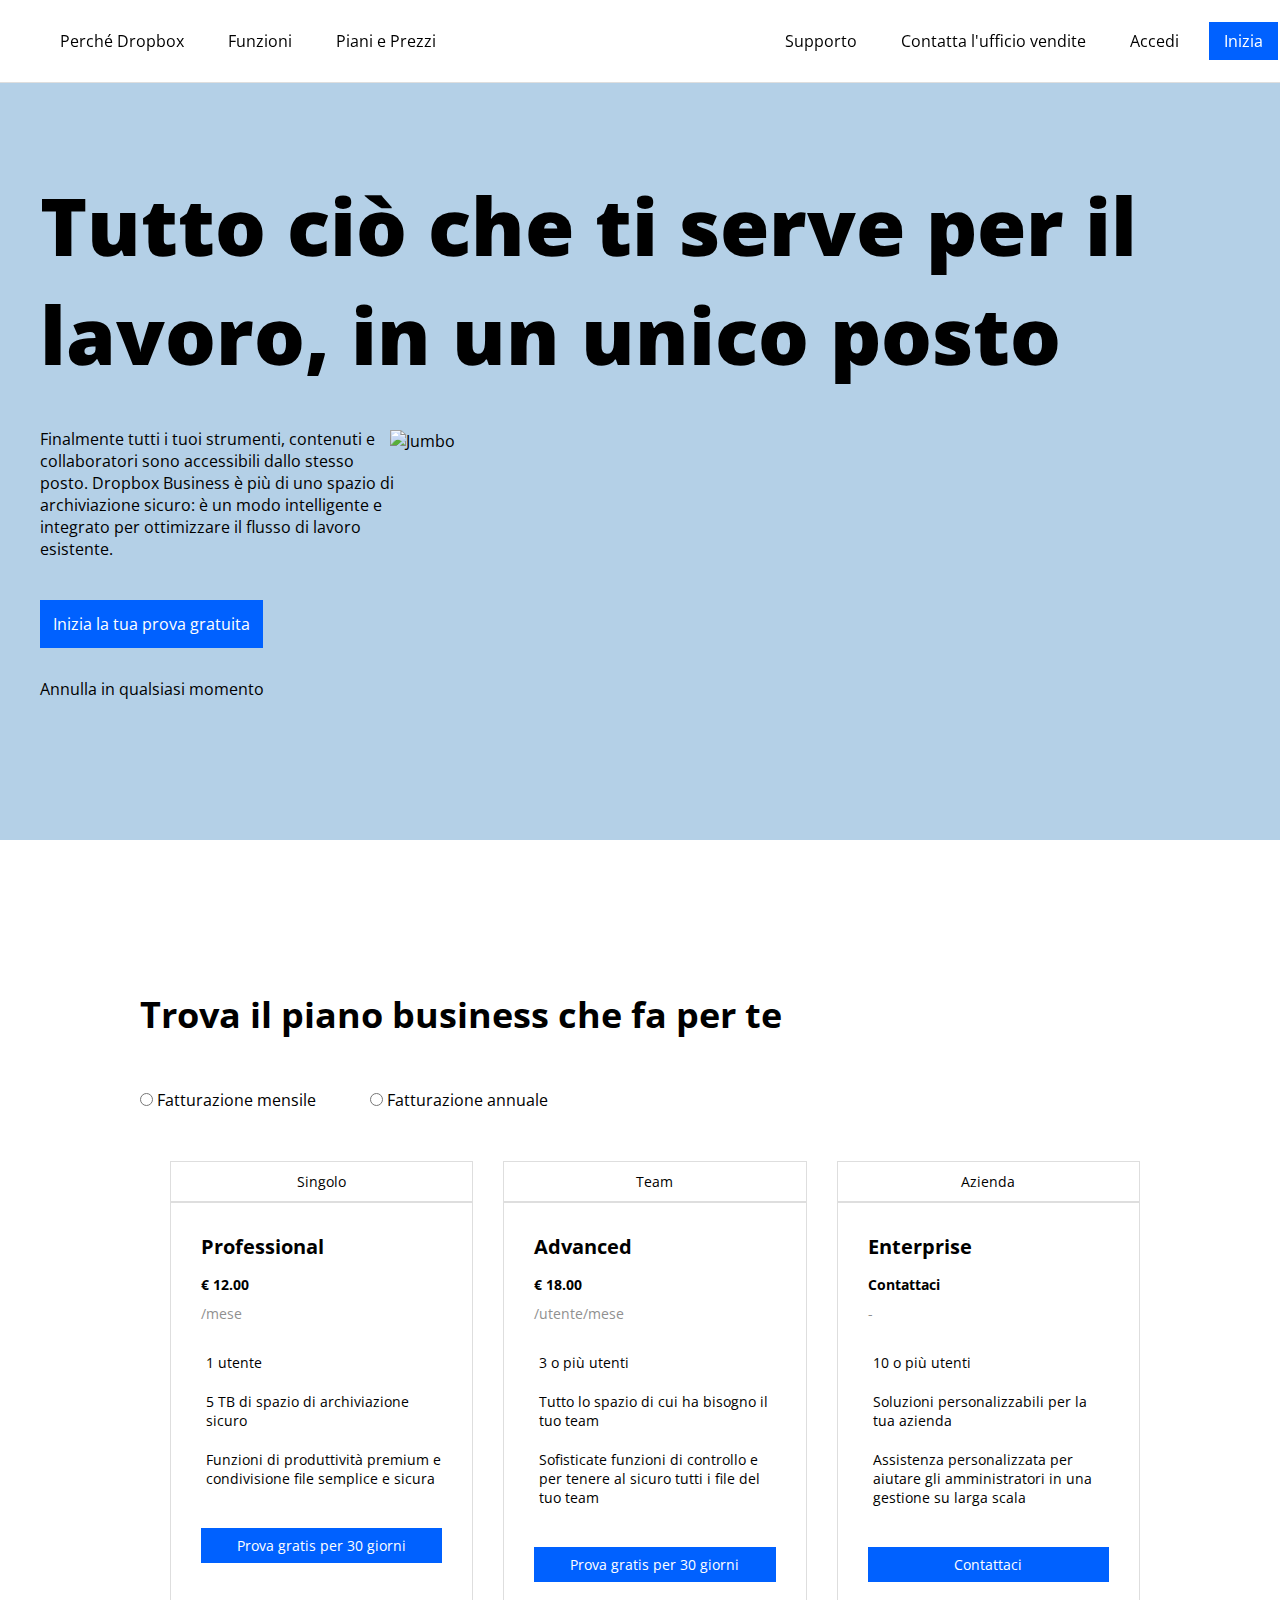
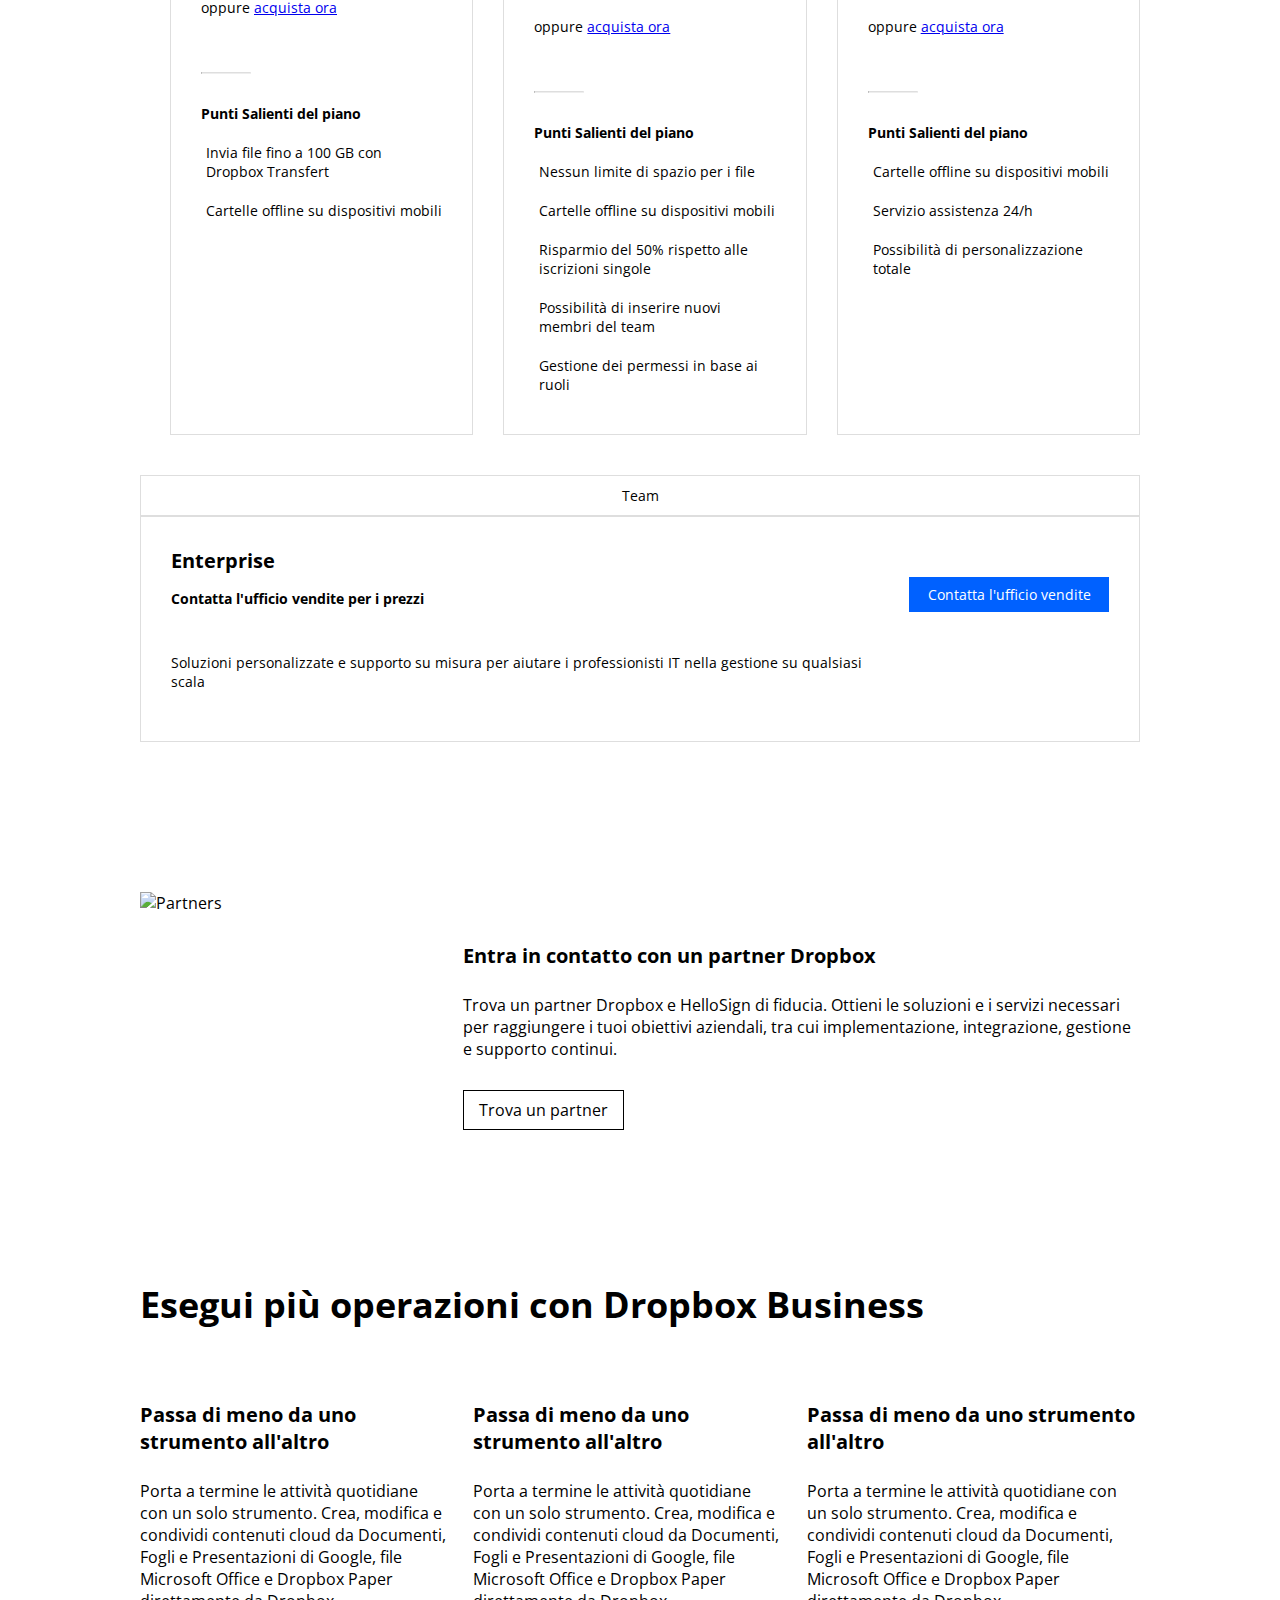
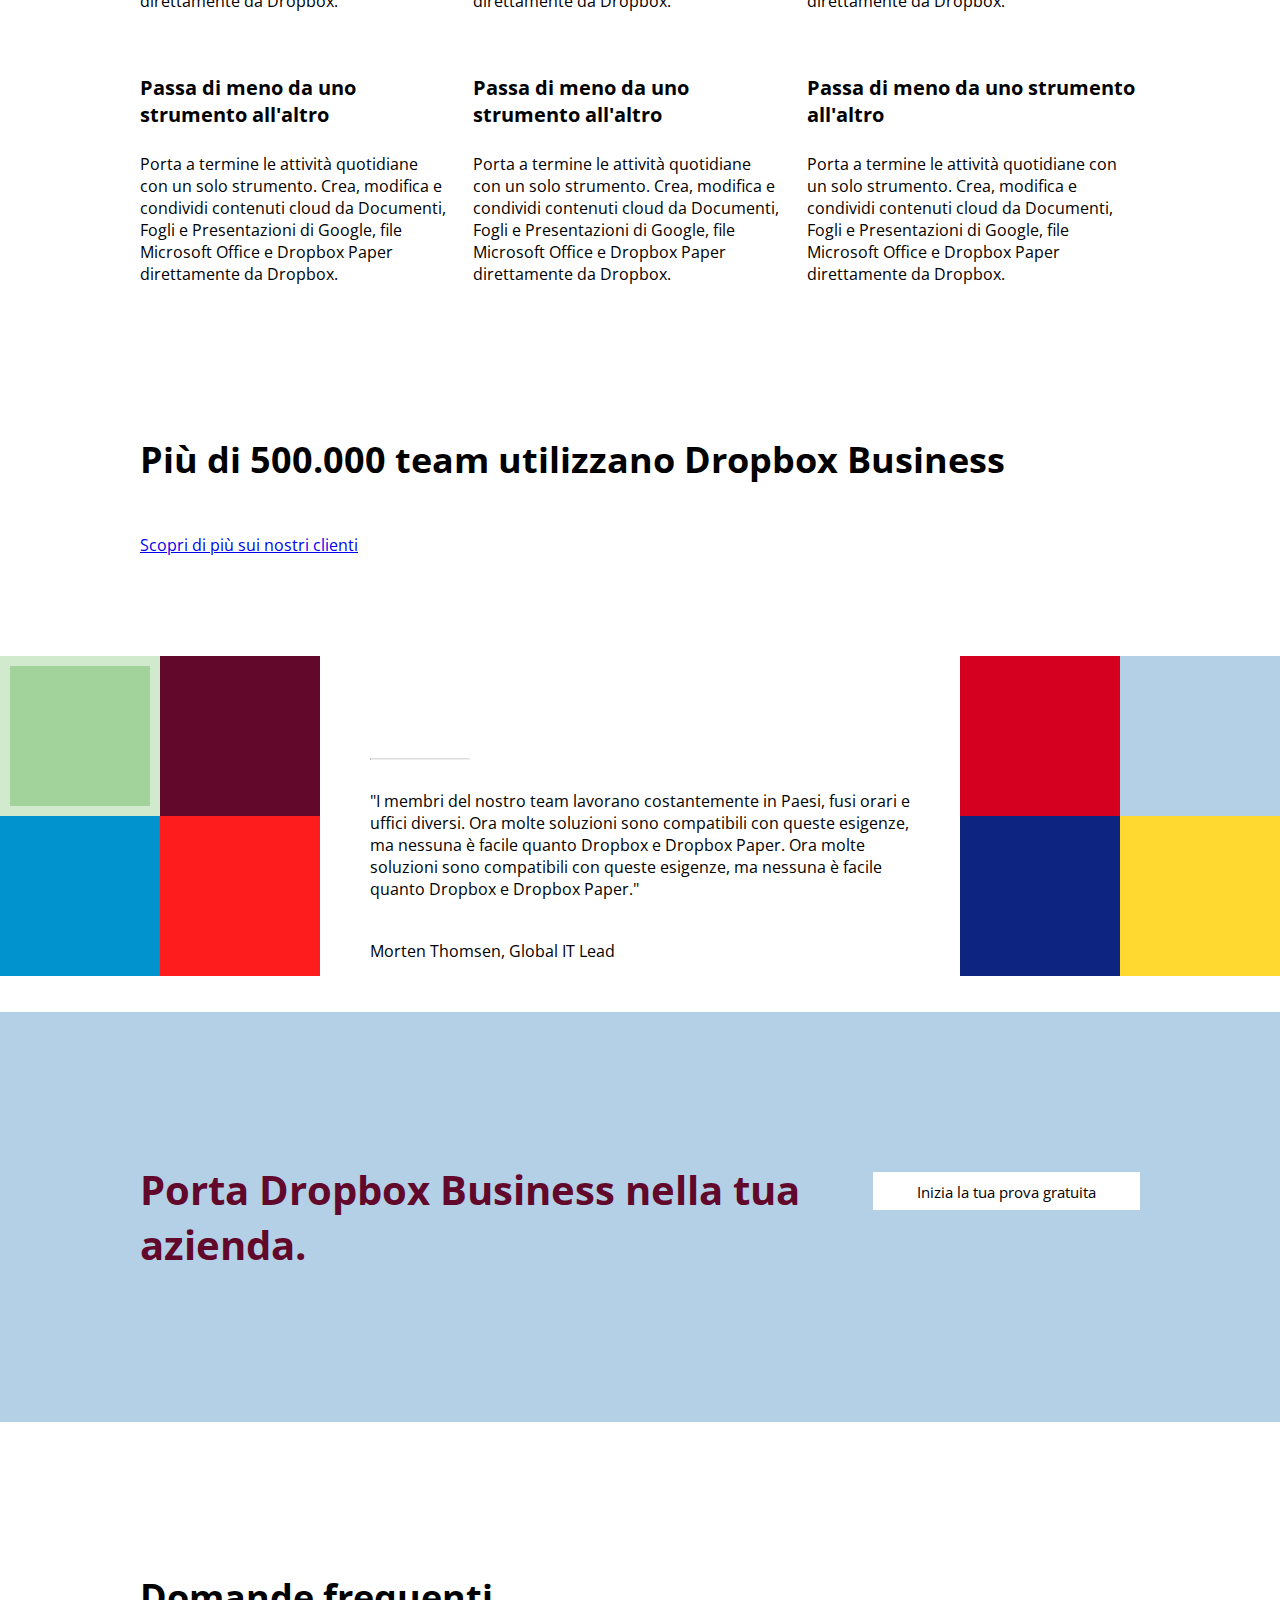
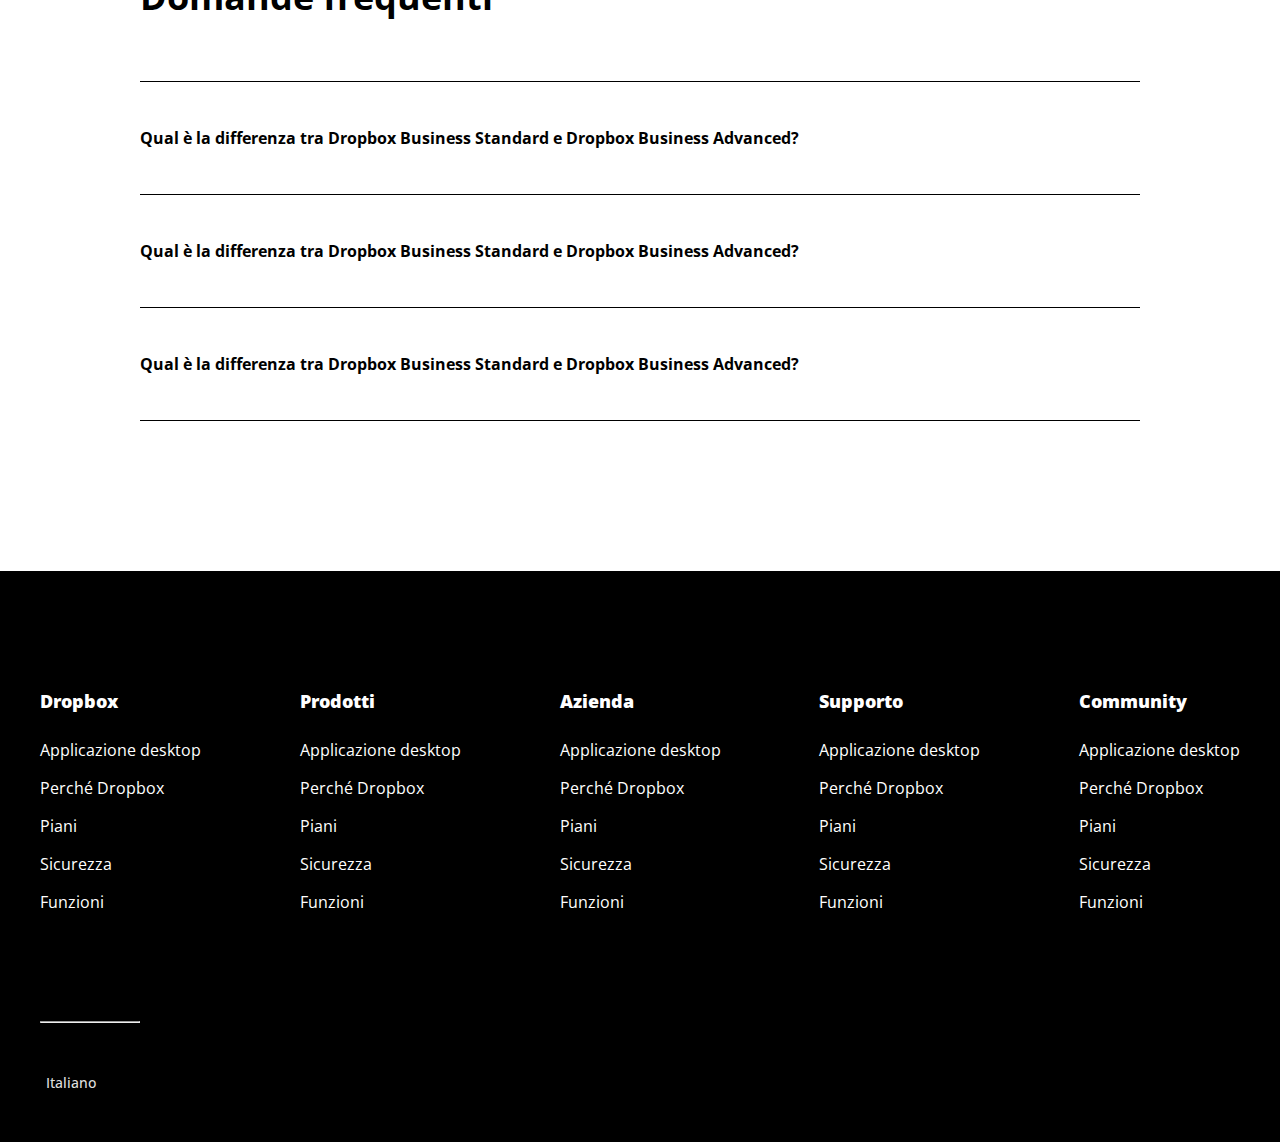
==== commit 9426c97f: "[UPD] Padding and display flex added to list elements" ====
--- a/index.html
+++ b/index.html
@@ -78,7 +78,7 @@
             <div class="row">
                 <div class="col-33">
                     <!-- 1st -->
-                    <div class="p-10 content-plan-title flex justify-center align-center">
+                    <div class="ml-30 p-10 content-plan-title flex justify-center align-center">
                         <i class="fa-solid fa-user"></i>
                         <div>Singolo</div>
                     </div>
@@ -97,26 +97,26 @@
                         <div>Azienda</div>
                     </div>
                 </div>
-                <div class="col-33">
+                <div class="col-33 flex flex-col">
                     <!-- 1st -->
-                    <div class="content flex flex-col">
+                    <div class="content ml-30 flex flex-col basis-100">
                         <h3>Professional</h3>
                         <h5>&euro; 12.00</h5>
                         <p>/mese</p>
                         <!--  -->
-                        <div class="py-20"><i class="fa-solid fa-user"></i><span>1 utente</span></div>
-                        <div class="py-20"><i class="fa-solid fa-folder"></i><span>5 TB di spazio di archiviazione
+                        <div class="py-10 flex align-baseline"><i class="fa-solid fa-user"></i><span>1 utente</span></div>
+                        <div class="py-10 flex align-baseline"><i class="fa-solid fa-folder"></i><span>5 TB di spazio di archiviazione
                                 sicuro</span></div>
-                        <div class="py-20"><i class="fa-solid fa-share-nodes"></i><span>Funzioni di produttività premium
+                        <div class="py-10 flex align-baseline"><i class="fa-solid fa-share-nodes"></i><span>Funzioni di produttività premium
                                 e condivisione file semplice e sicura</span></div>
                         <!--  -->
                         <button>Prova gratis per 30 giorni</button>
                         <p class="p-style">oppure <a href="#">acquista ora</a></p>
                         <hr>
                         <h5>Punti Salienti del piano</h5>
-                        <div class="py-10"><i class="fa-sharp fa-solid fa-check"></i></i><span>Invia file fino a 100 GB
+                        <div class="py-10 flex align-baseline"><i class="fa-sharp fa-solid fa-check"></i></i><span>Invia file fino a 100 GB
                                 con Dropbox Transfert</span></div>
-                        <div class="py-10"><i class="fa-sharp fa-solid fa-check"></i></i><span>Cartelle offline su
+                        <div class="py-10 flex align-baseline"><i class="fa-sharp fa-solid fa-check"></i></i><span>Cartelle offline su
                                 dispositivi mobili</span></div>
                     </div>
                 </div>
@@ -127,50 +127,50 @@
                         <h5>&euro; 18.00</h5>
                         <p>/utente/mese</p>
                         <!--  -->
-                        <div class="py-20"><i class="fa-solid fa-users"></i><span>3 o più utenti</span></div>
-                        <div class="py-20"><i class="fa-solid fa-folder"></i><span>Tutto lo spazio di cui ha bisogno il
+                        <div class="py-10 flex align-baseline"><i class="fa-solid fa-users"></i><span>3 o più utenti</span></div>
+                        <div class="py-10 flex align-baseline"><i class="fa-solid fa-folder"></i><span>Tutto lo spazio di cui ha bisogno il
                                 tuo team</span></div>
-                        <div class="py-20"><i class="fa-solid fa-share-nodes"></i><span>Sofisticate funzioni di
+                        <div class="py-10 flex align-baseline"><i class="fa-solid fa-share-nodes"></i><span>Sofisticate funzioni di
                                 controllo e per tenere al sicuro tutti i file del tuo team</span></div>
                         <!--  -->
                         <button>Prova gratis per 30 giorni</button>
                         <p class="p-style">oppure <a href="#">acquista ora</a></p>
                         <hr>
                         <h5>Punti Salienti del piano</h5>
-                        <div class="py-10"><i class="fa-sharp fa-solid fa-check"></i></i><span>Nessun limite di spazio
+                        <div class="py-10 flex align-baseline"><i class="fa-sharp fa-solid fa-check"></i></i><span>Nessun limite di spazio
                                 per i file</span></div>
-                        <div class="py-10"><i class="fa-sharp fa-solid fa-check"></i></i><span>Cartelle offline su
+                        <div class="py-10 flex align-baseline"><i class="fa-sharp fa-solid fa-check"></i></i><span>Cartelle offline su
                                 dispositivi mobili</span></div>
-                        <div class="py-10"><i class="fa-sharp fa-solid fa-check"></i></i><span>Risparmio del 50%
+                        <div class="py-10 flex align-baseline"><i class="fa-sharp fa-solid fa-check"></i></i><span>Risparmio del 50%
                                 rispetto alle iscrizioni singole</span></div>
-                        <div class="py-10"><i class="fa-sharp fa-solid fa-check"></i></i><span>Possibilità di inserire
+                        <div class="py-10 flex align-baseline"><i class="fa-sharp fa-solid fa-check"></i></i><span>Possibilità di inserire
                                 nuovi membri del team</span></div>
-                        <div class="py-10"><i class="fa-sharp fa-solid fa-check"></i></i><span>Gestione dei permessi in
+                        <div class="py-10 flex align-baseline"><i class="fa-sharp fa-solid fa-check"></i></i><span>Gestione dei permessi in
                                 base ai ruoli</span></div>
                     </div>
                 </div>
-                <div class="col-33">
+                <div class="col-33 flex flex-col">
                     <!-- 3nd -->
-                    <div class="ml-30 content flex flex-col">
+                    <div class="ml-30 content flex flex-col basis-100">
                         <h3>Enterprise</h3>
                         <h5>Contattaci</h5>
                         <p>-</p>
                         <!--  -->
-                        <div class="py-20"><i class="fa-solid fa-user"></i><span>10 o più utenti</span></div>
-                        <div class="py-20"><i class="fa-solid fa-folder"></i><span>Soluzioni personalizzabili per la tua
+                        <div class="py-10 flex align-baseline"><i class="fa-solid fa-user"></i><span>10 o più utenti</span></div>
+                        <div class="py-10 flex align-baseline"><i class="fa-solid fa-folder"></i><span>Soluzioni personalizzabili per la tua
                                 azienda</span></div>
-                        <div class="py-20"><i class="fa-solid fa-share-nodes"></i><span>Assistenza personalizzata per
+                        <div class="py-10 flex align-baseline"><i class="fa-solid fa-share-nodes"></i><span>Assistenza personalizzata per
                                 aiutare gli amministratori in una gestione su larga scala</span></div>
                         <!--  -->
                         <button>Contattaci</button>
                         <p class="p-style">oppure <a href="#">acquista ora</a></p>
                         <hr>
                         <h5>Punti Salienti del piano</h5>
-                        <div class="py-10"><i class="fa-sharp fa-solid fa-check"></i></i><span>Cartelle offline su
+                        <div class="py-10 flex align-baseline"><i class="fa-sharp fa-solid fa-check"></i></i><span>Cartelle offline su
                                 dispositivi mobili</span></div>
-                        <div class="py-10"><i class="fa-sharp fa-solid fa-check"></i></i><span>Servizio assistenza
+                        <div class="py-10 flex align-baseline"><i class="fa-sharp fa-solid fa-check"></i></i><span>Servizio assistenza
                                 24/h</span></div>
-                        <div class="py-10"><i class="fa-sharp fa-solid fa-check"></i></i><span>Possibilità di
+                        <div class="py-10 flex align-baseline"><i class="fa-sharp fa-solid fa-check"></i></i><span>Possibilità di
                                 personalizzazione totale</span></div>
                     </div>
                 </div>
--- a/css/style.css
+++ b/css/style.css
@@ -46,10 +46,9 @@
     flex-direction: column;
 }
 
-/* --- TO WORK OUT ---
-.flex-1 {
-    flex: 1;
-} */
+.basis-100 {
+    flex-basis: 100%;
+}
 
 .align-center {
     align-items: center;
@@ -57,6 +56,10 @@
 
 .align-start {
     align-items: flex-start;
+}
+
+.align-baseline {
+    align-items: baseline;
 }
 
 .justify-center {
@@ -97,41 +100,49 @@
 }
 /* LAYOUT */
 .container-lg {
-    width: 1200px;
+    max-width: 1200px;
+    width: 100%;
     margin: 0 auto;
 }
 
 .container-sm {
-    width: 1000px;
+    max-width: 1000px;
+    width: 100%;
     margin: 0 auto;
 }
 
 .container-full {
-    width: 100%;
+    max-width: 100%;
     margin: 0 auto;
 }
 
 .col-25 {
-    width: 25%;
+    max-width: 25%;
+    width: 100%;
 }
 
 .col-33 {
-    width: calc(100% / 3);
+    max-width: calc(100% / 3);
+    width: 100%;
 }
 
 .col-30 {
-    width: 30%;
+    max-width: 30%;
+    width: 100%;
 }
 
 .col-50 {
-    width: 50%;
+    max-width: 50%;
+    width: 100%;
 }
 
 .col-70 {
-    width: 70%;
+    max-width: 70%;
+    width: 100%;
 }
 
 .col-100 {
+    max-width: 100%;
     width: 100%;
 }
 
@@ -186,10 +197,6 @@
 
 .py-10 {
     padding: 10px 0;
-}
-
-.py-20 {
-    padding: 20px 0;
 }
 
 .py-30 {
@@ -352,7 +359,11 @@
 }
 
 .content {
-    padding: 30px 20px;
+    padding: 30px;
+}
+
+.content button {
+    margin-top: 30px;
 }
 
 .content h3 {
@@ -385,7 +396,7 @@
 
 .p-style {
     color: var(--black) !important;
-    padding: 30px 0;
+    padding: 35px 0;
 }
 
 .content>hr {
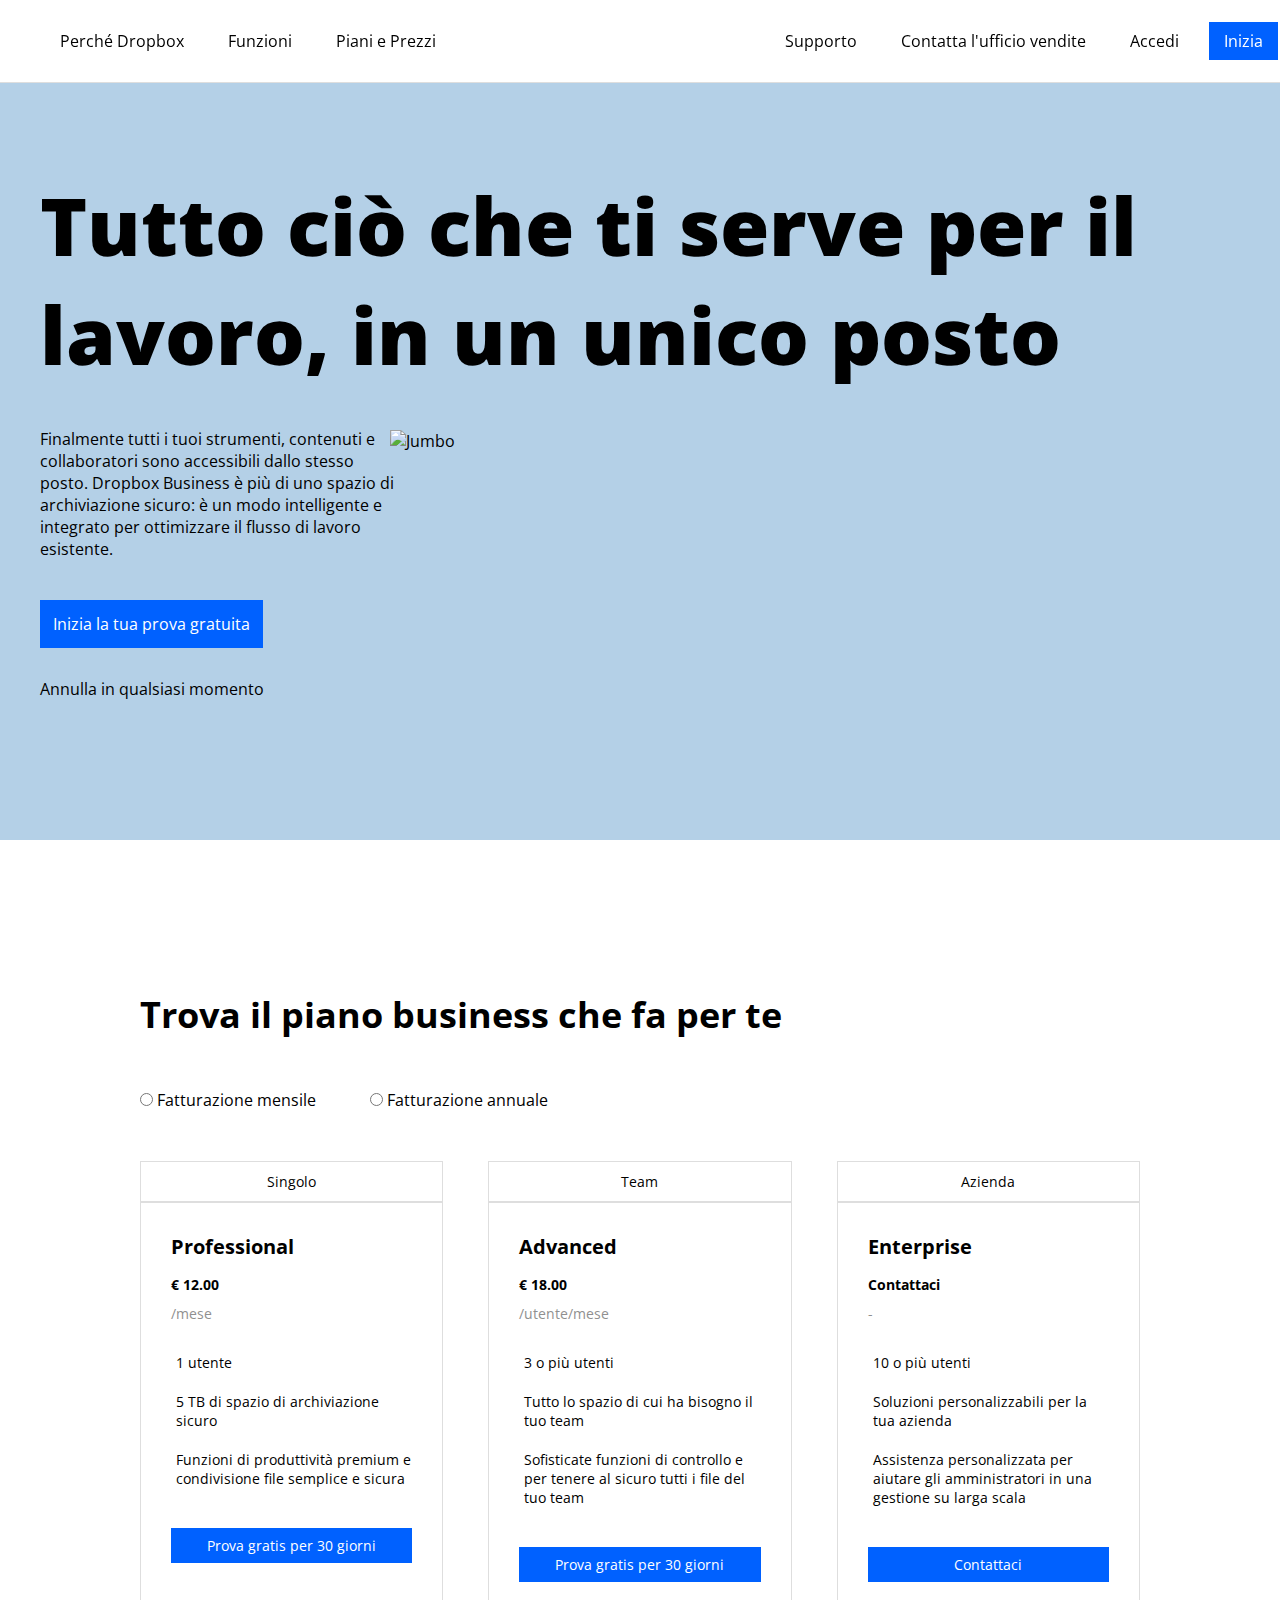
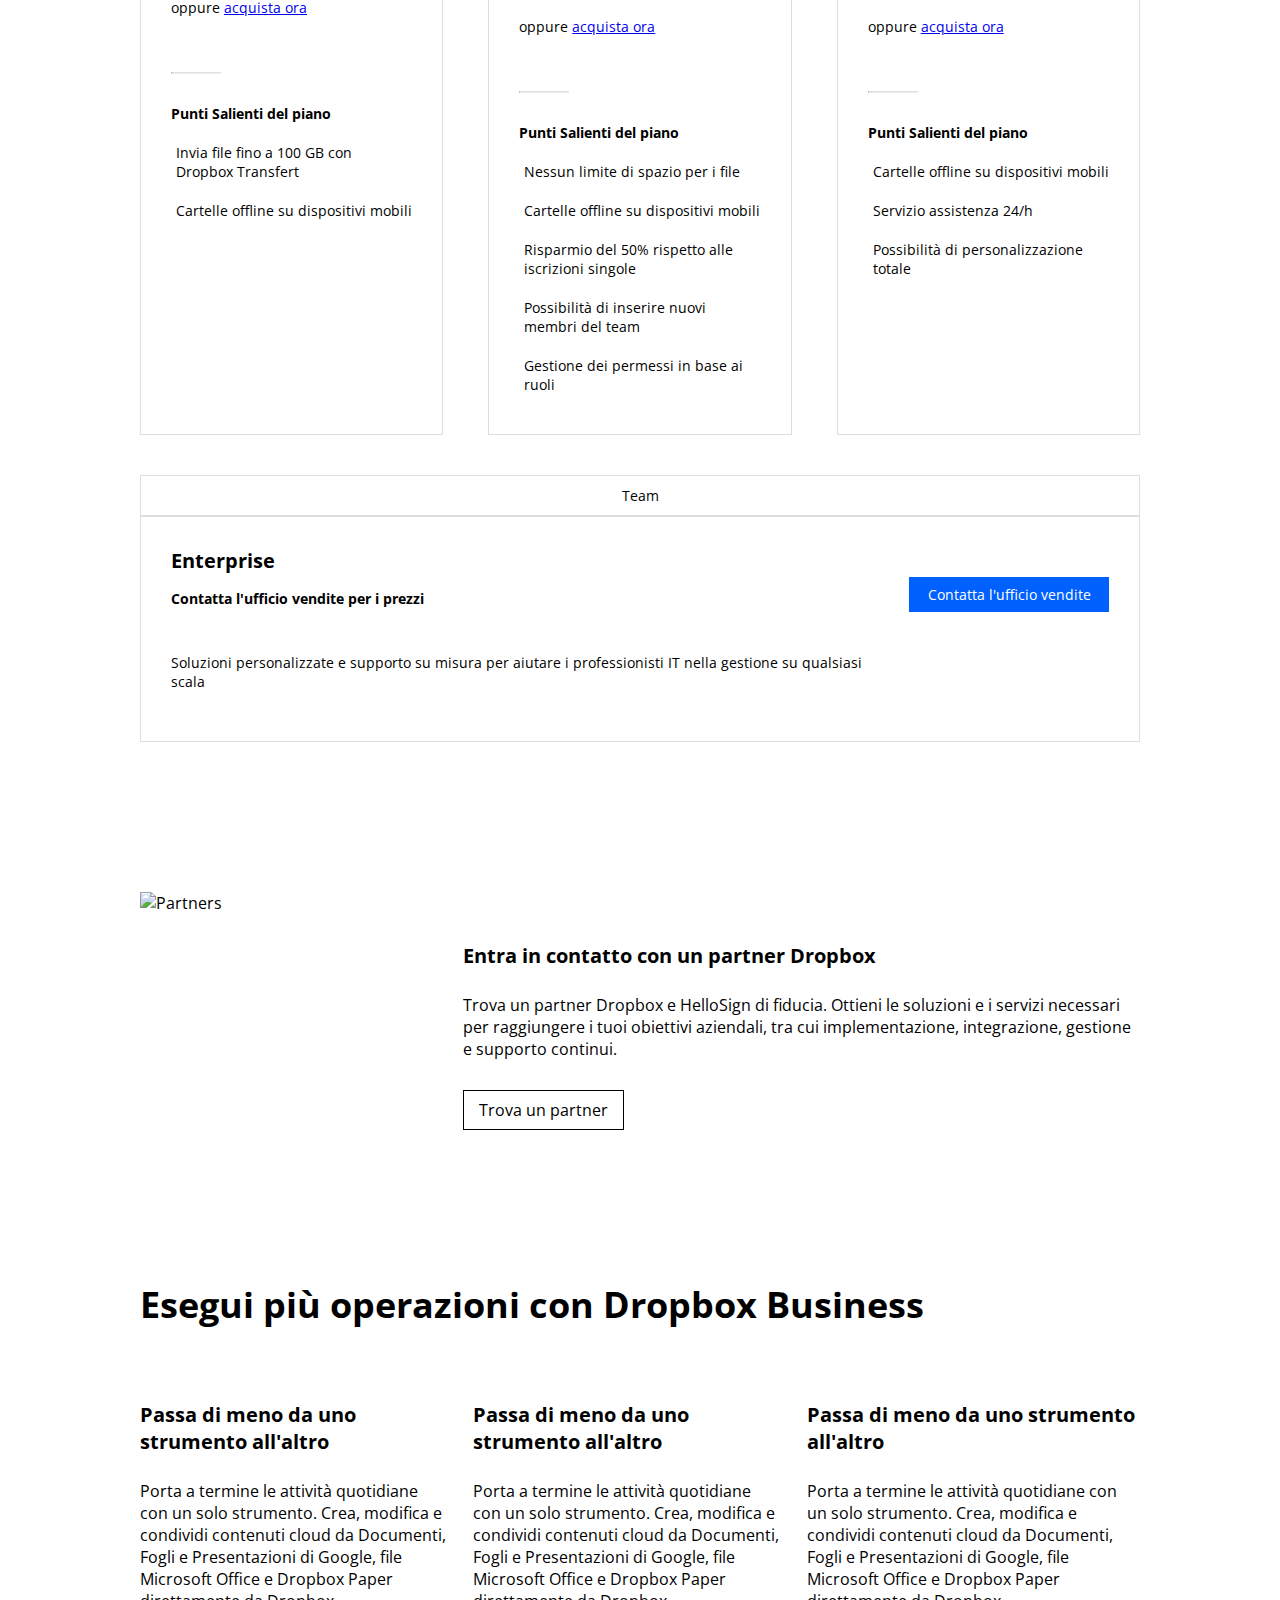
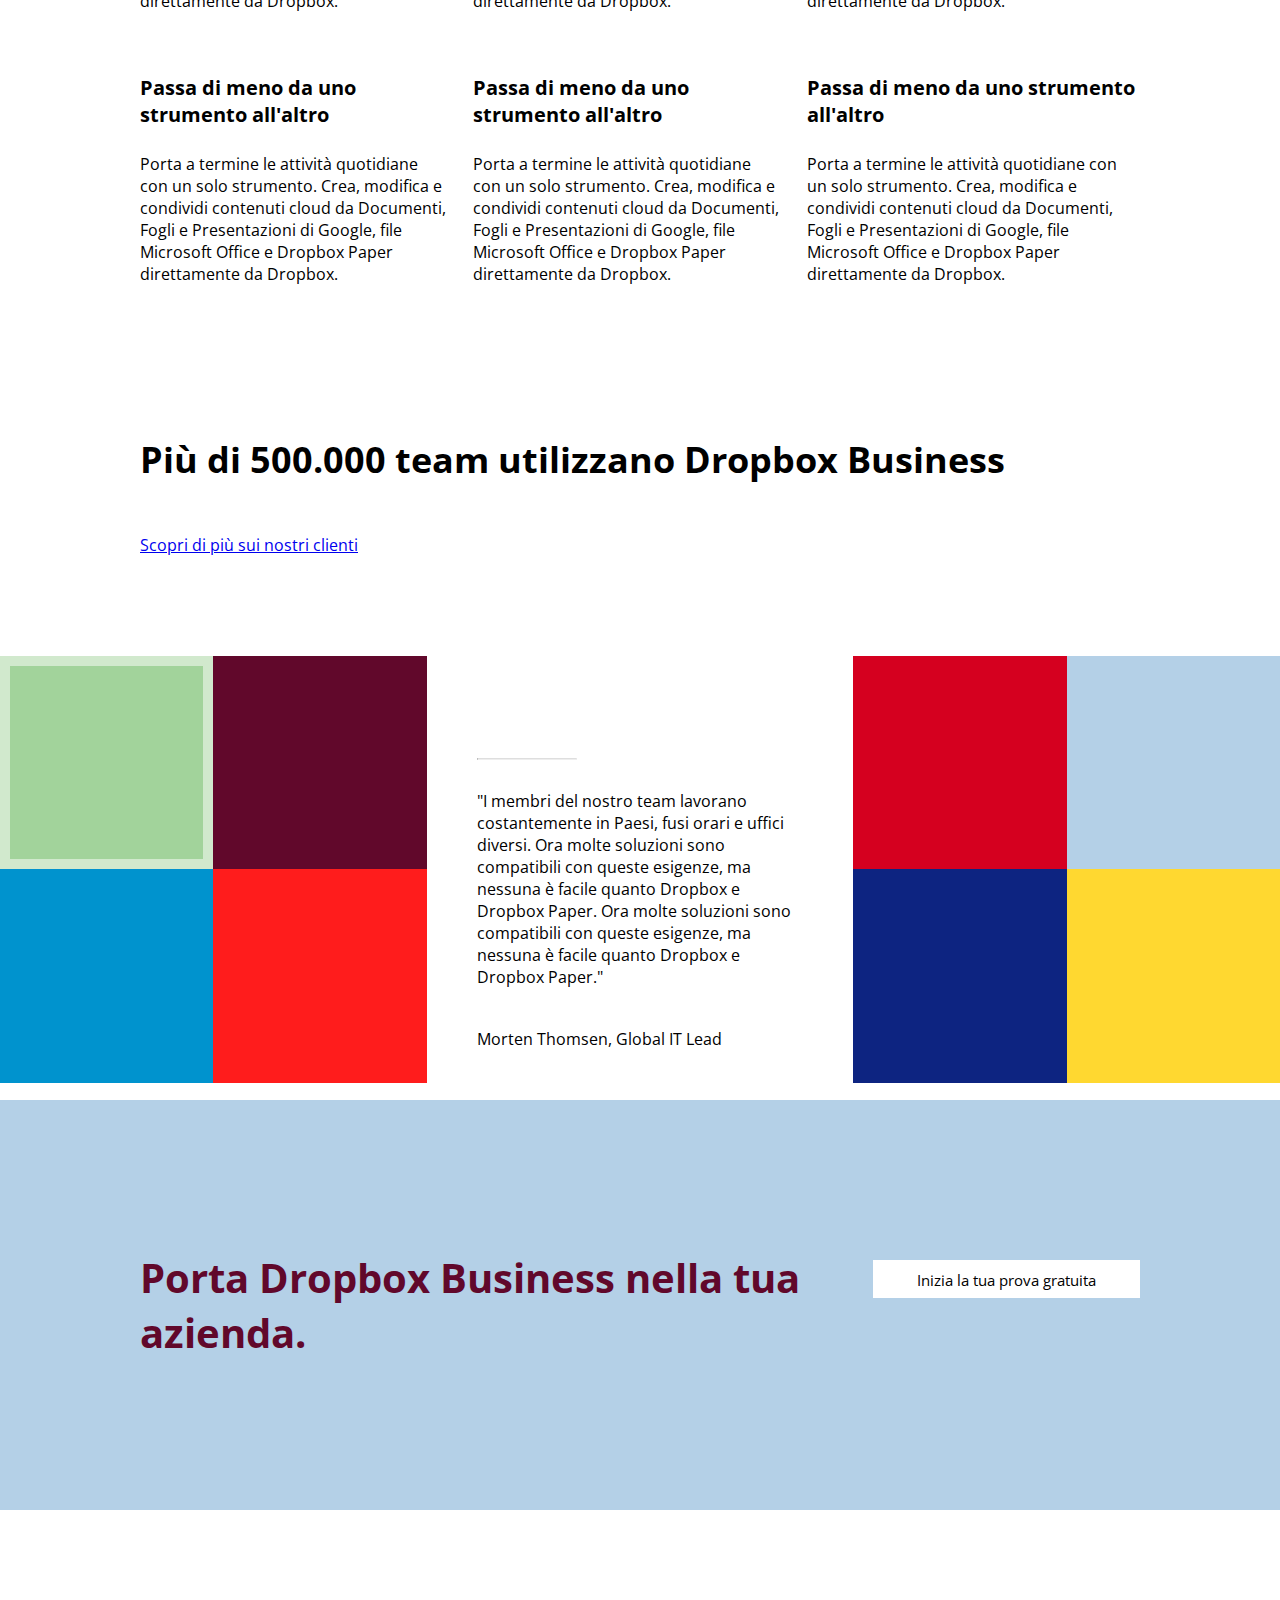
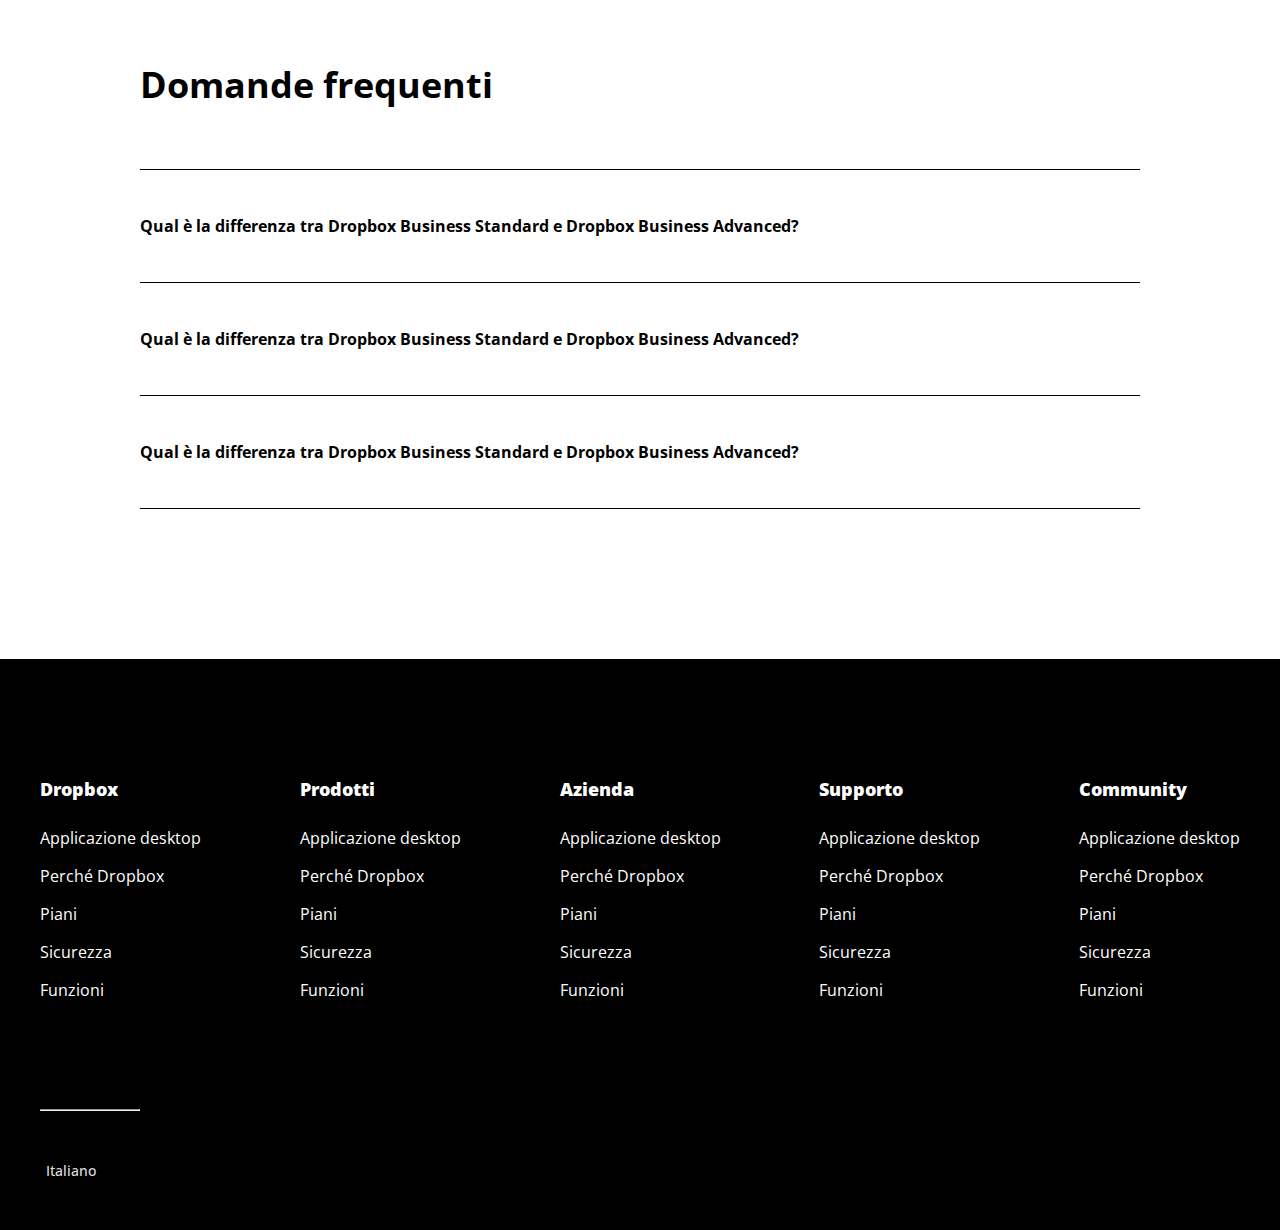
==== commit f82821df: "[UPD] 'name' attribute added to input tags. Business plan box's spacing fixed. Some layout changes t" ====
--- a/index.html
+++ b/index.html
@@ -11,8 +11,9 @@
     <link rel="stylesheet" href="https://cdnjs.cloudflare.com/ajax/libs/font-awesome/6.5.2/css/all.min.css"
         integrity="sha512-SnH5WK+bZxgPHs44uWIX+LLJAJ9/2PkPKZ5QiAj6Ta86w+fsb2TkcmfRyVX3pBnMFcV7oQPJkl9QevSCWr3W6A=="
         crossorigin="anonymous" referrerpolicy="no-referrer" />
+        <link rel="stylesheet" href="./css/utilities.css">
     <link rel="stylesheet" href="./css/style.css">
-    <title>Dropbox</title>
+    <title>Dropbox - Boolean</title>
 </head>
 
 <body>
@@ -32,7 +33,7 @@
                 <li><a class="decoration-none" href="">Contatta l'ufficio vendite</a></li>
                 <li><a class="decoration-none" href="">Accedi</a></li>
             </ul>
-            <button class="btn-16">Inizia</button>
+            <button class="btn--font-16">Inizia</button>
         </div>
     </header>
 
@@ -54,7 +55,7 @@
                             <p>Finalmente tutti i tuoi strumenti, contenuti e collaboratori sono accessibili dallo
                                 stesso posto. Dropbox Business è più di uno spazio di archiviazione sicuro: è un modo
                                 intelligente e integrato per ottimizzare il flusso di lavoro esistente.</p>
-                            <button class="mt-40 mb-30 p-13 btn-16">Inizia la tua prova gratuita</button>
+                            <button class="mt-40 mb-30 p-13 btn--font-16">Inizia la tua prova gratuita</button>
                             <p>Annulla in qualsiasi momento</p>
                             <i class="fa-solid fa-arrow-down absolute"></i>
                         </div>
@@ -70,36 +71,36 @@
         <div class="container-sm py-150">
             <div class="mb-50">
                 <h2>Trova il piano business che fa per te</h2>
-                <input type="radio">
+                <input type="radio" name="plan">
                 <label class="pr-50" for="">Fatturazione mensile</label>
-                <input type="radio">
+                <input type="radio" name="plan">
                 <label class="pr-50" for="">Fatturazione annuale</label>
             </div>
-            <div class="row">
-                <div class="col-33">
+            <div class="row space-between">
+                <div class="col-33-subtracted">
                     <!-- 1st -->
-                    <div class="ml-30 p-10 content-plan-title flex justify-center align-center">
+                    <div class="p-10 content-plan-title flex justify-center align-center">
                         <i class="fa-solid fa-user"></i>
                         <div>Singolo</div>
                     </div>
                 </div>
-                <div class="col-33">
+                <div class="col-33-subtracted">
                     <!-- 2nd -->
-                    <div class="ml-30 p-10 content-plan-title flex justify-center align-center">
+                    <div class="p-10 content-plan-title flex justify-center align-center">
                         <i class="fa-solid fa-users"></i>
                         <div>Team</div>
                     </div>
                 </div>
-                <div class="col-33">
+                <div class="col-33-subtracted">
                     <!-- 3rd -->
-                    <div class="ml-30 p-10 content-plan-title flex justify-center align-center">
+                    <div class="p-10 content-plan-title flex justify-center align-center">
                         <i class="fa-solid fa-building"></i>
                         <div>Azienda</div>
                     </div>
                 </div>
-                <div class="col-33 flex flex-col">
+                <div class="col-33-subtracted flex flex-col">
                     <!-- 1st -->
-                    <div class="content ml-30 flex flex-col basis-100">
+                    <div class="content flex flex-col basis-100">
                         <h3>Professional</h3>
                         <h5>&euro; 12.00</h5>
                         <p>/mese</p>
@@ -110,7 +111,7 @@
                         <div class="py-10 flex align-baseline"><i class="fa-solid fa-share-nodes"></i><span>Funzioni di produttività premium
                                 e condivisione file semplice e sicura</span></div>
                         <!--  -->
-                        <button>Prova gratis per 30 giorni</button>
+                        <button class="btn--mt-30">Prova gratis per 30 giorni</button>
                         <p class="p-style">oppure <a href="#">acquista ora</a></p>
                         <hr>
                         <h5>Punti Salienti del piano</h5>
@@ -120,9 +121,9 @@
                                 dispositivi mobili</span></div>
                     </div>
                 </div>
-                <div class="col-33">
+                <div class="col-33-subtracted">
                     <!-- 2nd -->
-                    <div class="ml-30 content flex flex-col">
+                    <div class="content flex flex-col">
                         <h3>Advanced</h3>
                         <h5>&euro; 18.00</h5>
                         <p>/utente/mese</p>
@@ -133,7 +134,7 @@
                         <div class="py-10 flex align-baseline"><i class="fa-solid fa-share-nodes"></i><span>Sofisticate funzioni di
                                 controllo e per tenere al sicuro tutti i file del tuo team</span></div>
                         <!--  -->
-                        <button>Prova gratis per 30 giorni</button>
+                        <button class="btn--mt-30">Prova gratis per 30 giorni</button>
                         <p class="p-style">oppure <a href="#">acquista ora</a></p>
                         <hr>
                         <h5>Punti Salienti del piano</h5>
@@ -149,9 +150,9 @@
                                 base ai ruoli</span></div>
                     </div>
                 </div>
-                <div class="col-33 flex flex-col">
+                <div class="col-33-subtracted flex flex-col">
                     <!-- 3nd -->
-                    <div class="ml-30 content flex flex-col basis-100">
+                    <div class="content flex flex-col basis-100">
                         <h3>Enterprise</h3>
                         <h5>Contattaci</h5>
                         <p>-</p>
@@ -162,7 +163,7 @@
                         <div class="py-10 flex align-baseline"><i class="fa-solid fa-share-nodes"></i><span>Assistenza personalizzata per
                                 aiutare gli amministratori in una gestione su larga scala</span></div>
                         <!--  -->
-                        <button>Contattaci</button>
+                        <button class="btn--mt-30">Contattaci</button>
                         <p class="p-style">oppure <a href="#">acquista ora</a></p>
                         <hr>
                         <h5>Punti Salienti del piano</h5>
@@ -192,7 +193,7 @@
                             <p class="p-style pb-0">Soluzioni personalizzate e supporto su misura per aiutare i
                                 professionisti IT nella gestione su qualsiasi scala</p>
                         </div>
-                        <button class="self-start min-w">Contatta l'ufficio vendite</button>
+                        <button class="btn--mt-30 btn--min-w self-start">Contatta l'ufficio vendite</button>
                     </div>
                 </div>
             </div>
@@ -206,14 +207,14 @@
                 <p>Trova un partner Dropbox e HelloSign di fiducia. Ottieni le soluzioni e i servizi necessari per
                     raggiungere i tuoi obiettivi aziendali, tra cui implementazione, integrazione, gestione e supporto
                     continui.</p>
-                <button class="btn-transparent">Trova un partner</button>
+                <button class="btn--transparent">Trova un partner</button>
             </div>
         </div>
 
         <!-- Dropbox operations' container -->
         <div class="container-sm py-150">
             <h2>Esegui più operazioni con Dropbox Business</h2>
-            <div class="row gap-40">
+            <div class="row r-gap-40">
                 <div class="col-33">
                     <div class="content-operations pr-25"><img src="./img/business-feature-switching-tools.png" alt="">
                         <h3>Passa di meno da uno strumento all'altro</h3>
@@ -274,7 +275,7 @@
         <!-- Collab full container -->
         <div class="container-full pt-100">
             <div class="row">
-                <div class="col-25">
+                <div class="col-33">
                     <div class="row">
                         <div class="col-50 ratio-1 bg-pastelmint">
                             <div class="bg-celadon ratio-1 m-10 flex justify-center">
@@ -298,7 +299,7 @@
                         </div>
                     </div>
                 </div>
-                <div class="col-50">
+                <div class="col-33">
                     <div class="collab-content p-50">
                         <img class="svg-lg" src="./img/designit.svg" alt="">
                         <hr>
@@ -309,7 +310,7 @@
                         <p>Morten Thomsen, Global IT Lead</p>
                     </div>
                 </div>
-                <div class="col-25">
+                <div class="col-33">
                     <div class="row">
                         <div class="col-50 ratio-1">
                             <div class="bg-lava ratio-1 flex justify-center">
@@ -340,7 +341,7 @@
         <div class="bg-pastelblue">
             <div class="container-sm flex align-start py-150">
                 <h2 class="color-mulberry pb-0">Porta Dropbox Business nella tua azienda.</h2>
-                <button class="bg-white btn-style">Inizia la tua prova gratuita</button>
+                <button class="bg-white btn--free-trial">Inizia la tua prova gratuita</button>
             </div>
         </div>
 
--- a/css/utilities.css
+++ b/css/utilities.css
@@ -0,0 +1,90 @@
+/* Margin area */
+.m-10 {
+    margin: 10px;
+}
+
+.my-40 {
+    margin: 40px 0;
+}
+
+.mt-40 {
+    margin-top: 40px;
+}
+
+.mr-30 {
+    margin-right: 30px;
+}
+
+.mb-30 {
+    margin-bottom: 30px;
+}
+
+.mb-50 {
+    margin-bottom: 50px;
+}
+
+/* Padding area */
+
+.p-ul {
+    padding: 10px 10px 10px 20px;
+}
+
+.p-10 {
+    padding: 10px;
+}
+
+.p-13 {
+    padding: 13px;
+}
+
+.p-25 {
+    padding: 20px;
+}
+
+.p-50 {
+    padding: 50px;
+}
+
+.py-10 {
+    padding: 10px 0;
+}
+
+.py-30 {
+    padding: 30px 0;
+}
+
+.py-45 {
+    padding: 45px 0;
+}
+
+.py-80 {
+    padding: 80px 0;
+}
+
+.py-100 {
+    padding: 100px 0;
+}
+
+.py-150 {
+    padding: 150px 0;
+}
+
+.pt-100 {
+    padding-top: 100px;
+}
+
+.pr-2 {
+    padding-right: 2px;
+}
+
+.pr-25 {
+    padding-right: 25px;
+}
+
+.pr-50 {
+    padding-right: 50px;
+}
+
+.pb-0 {
+    padding-bottom: 0 !important;
+}--- a/css/style.css
+++ b/css/style.css
@@ -6,6 +6,7 @@
 }
 
 :root {
+    --open-sans: "Open Sans", sans-serif;
     --dropbox-blue: #0061FF;
     --pastel-blue: #B4D0E7;
     --table-borders: #dedede;
@@ -24,7 +25,7 @@
 }
 
 body {
-    font-family: "Open Sans", sans-serif;
+    font-family: var(--open-sans);
 }
 
 header {
@@ -83,7 +84,7 @@
     flex-wrap: wrap;
 }
 
-.gap-40 {
+.r-gap-40 {
     row-gap: 40px;
 }
 
@@ -98,6 +99,7 @@
 .fixed {
     position: fixed;
 }
+
 /* LAYOUT */
 .container-lg {
     max-width: 1200px;
@@ -116,16 +118,16 @@
     margin: 0 auto;
 }
 
-.col-25 {
-    max-width: 25%;
-    width: 100%;
-}
-
 .col-33 {
     max-width: calc(100% / 3);
     width: 100%;
 }
 
+.col-33-subtracted {
+    max-width: calc(100% / 3 - 30px);
+    width: 100%;
+}
+
 .col-30 {
     max-width: 30%;
     width: 100%;
@@ -144,99 +146,6 @@
 .col-100 {
     max-width: 100%;
     width: 100%;
-}
-
-/* UTILITIES */
-.m-10 {
-    margin: 10px;
-}
-
-.my-40 {
-    margin: 40px 0;
-}
-
-.mt-40 {
-    margin-top: 40px;
-}
-
-.mr-30 {
-    margin-right: 30px;
-}
-
-.mb-30 {
-    margin-bottom: 30px;
-}
-
-.mb-50 {
-    margin-bottom: 50px;
-}
-
-.ml-30 {
-    margin-left: 30px;
-}
-
-.p-ul {
-    padding: 10px 10px 10px 20px;
-}
-
-.p-10 {
-    padding: 10px;
-}
-
-.p-13 {
-    padding: 13px;
-}
-
-.p-25 {
-    padding: 20px;
-}
-
-.p-50 {
-    padding: 50px;
-}
-
-.py-10 {
-    padding: 10px 0;
-}
-
-.py-30 {
-    padding: 30px 0;
-}
-
-.py-45 {
-    padding: 45px 0;
-}
-
-.py-80 {
-    padding: 80px 0;
-}
-
-.py-100 {
-    padding: 100px 0;
-}
-
-.py-150 {
-    padding: 150px 0;
-}
-
-.pt-100 {
-    padding-top: 100px;
-}
-
-.pr-2 {
-    padding-right: 2px;
-}
-
-.pr-25 {
-    padding-right: 25px;
-}
-
-.pr-50 {
-    padding-right: 50px;
-}
-
-.pb-0 {
-    padding-bottom: 0 !important;
 }
 
 /* STYLES */
@@ -303,19 +212,21 @@
     margin: 0 20px;
 }
 
-.btn-16 {
-    font-size: 16px;
-}
-
 button {
     background-color: var(--dropbox-blue);
     border: none;
     padding: 8px 15px;
     font-size: 14px;
     color: var(--white);
-    font-family: "Open Sans", sans-serif;
+    font-family: var(--open-sans);
     cursor: pointer;
 }
+
+/* BEM BONUS */
+.btn--font-16 {
+    font-size: 16px;
+}
+/* --- */
 
 .decoration-none {
     text-decoration: none;
@@ -338,6 +249,7 @@
     font-size: 50px;
     top: 670px;
     right: 1160px;
+    cursor: pointer;
 }
 
 h2 {
@@ -345,6 +257,10 @@
     padding-bottom: 50px;
 }
 
+[type="radio"] {
+    cursor: pointer;
+}
+
 .content-plan-title, .content {
     border: 1px solid var(--table-borders);
 }
@@ -362,9 +278,11 @@
     padding: 30px;
 }
 
-.content button {
+/* BEM BONUS */
+.btn--mt-30 {
     margin-top: 30px;
 }
+/* --- */
 
 .content h3 {
     font-size: 20px;
@@ -413,9 +331,11 @@
     align-self: flex-start;
 }
 
-.min-w {
+/* BEM BONUS */
+.btn--min-w {
     min-width: 200px;
 }
+/* --- */
 
 .partners {
     width: 600px;
@@ -426,13 +346,15 @@
     padding-left: 50px;
 }
 
-.btn-transparent {
+/* BEM BONUS */
+.btn--transparent {
     background-color: transparent;
     border: 1px solid var(--black);
     color: var(--black);
     margin-top: 30px;
     font-size: 16px;
 }
+/* --- */
 
 .partners-box>h3, .content-operations>h3 {
     margin-bottom: 25px;
@@ -458,7 +380,7 @@
 }
 
 .white-filter {
-    filter: invert(100%) sepia(0%) saturate(7493%) hue-rotate(293deg) brightness(109%) contrast(96%);
+    filter: invert(100%);
 }
 
 .collab-content>p:last-of-type {
@@ -473,13 +395,15 @@
     color: var(--mulberry-purple)
 }
 
-.btn-style {
+/* BEM BONUS */
+.btn--free-trial {
     color: var(--black);
     margin-top: 10px;
     padding-top: 10px;
     width: 300px;
     font-size: 15px;
 }
+/* --- */
 
 .bg-pastelblue h2 {
     font-size: 40px;
@@ -487,6 +411,7 @@
 
 .faq {
     border-top: 1px solid black;
+    cursor: pointer;
 }
 
 .faq:first-of-type {
